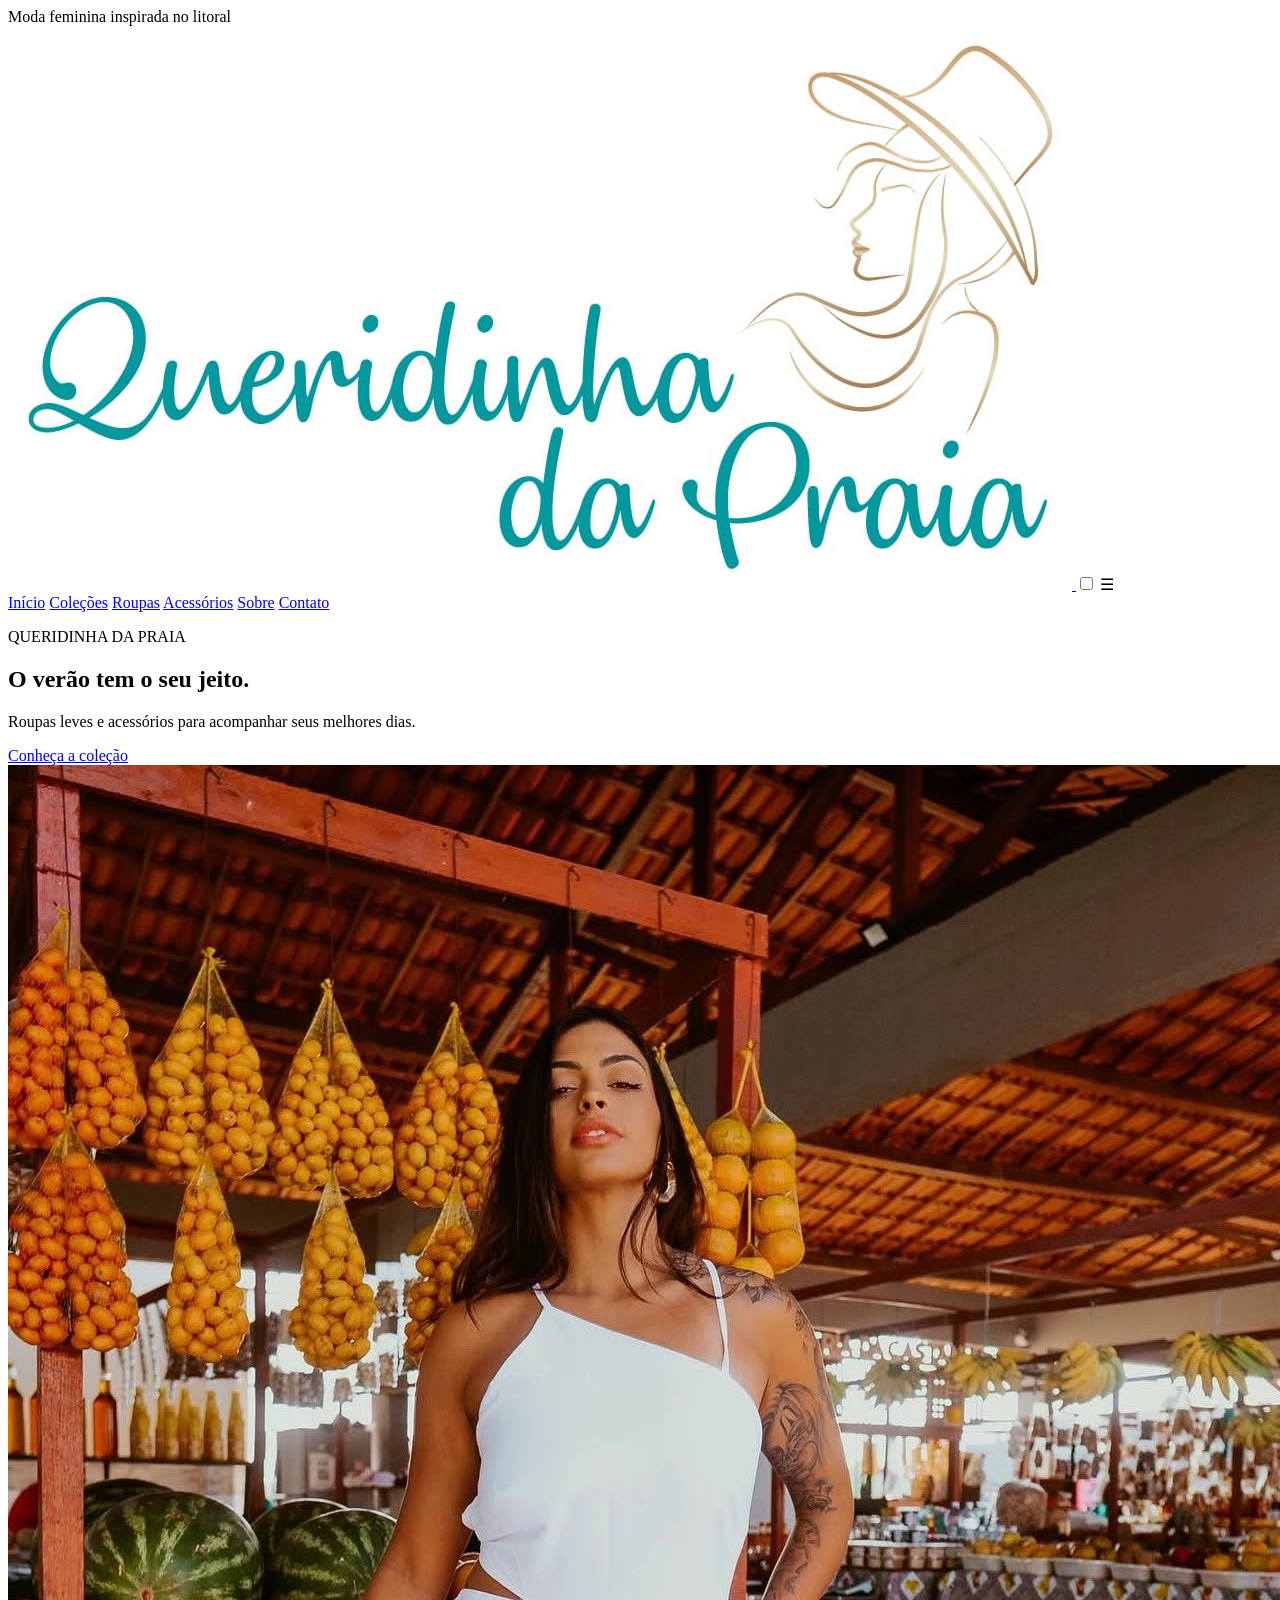
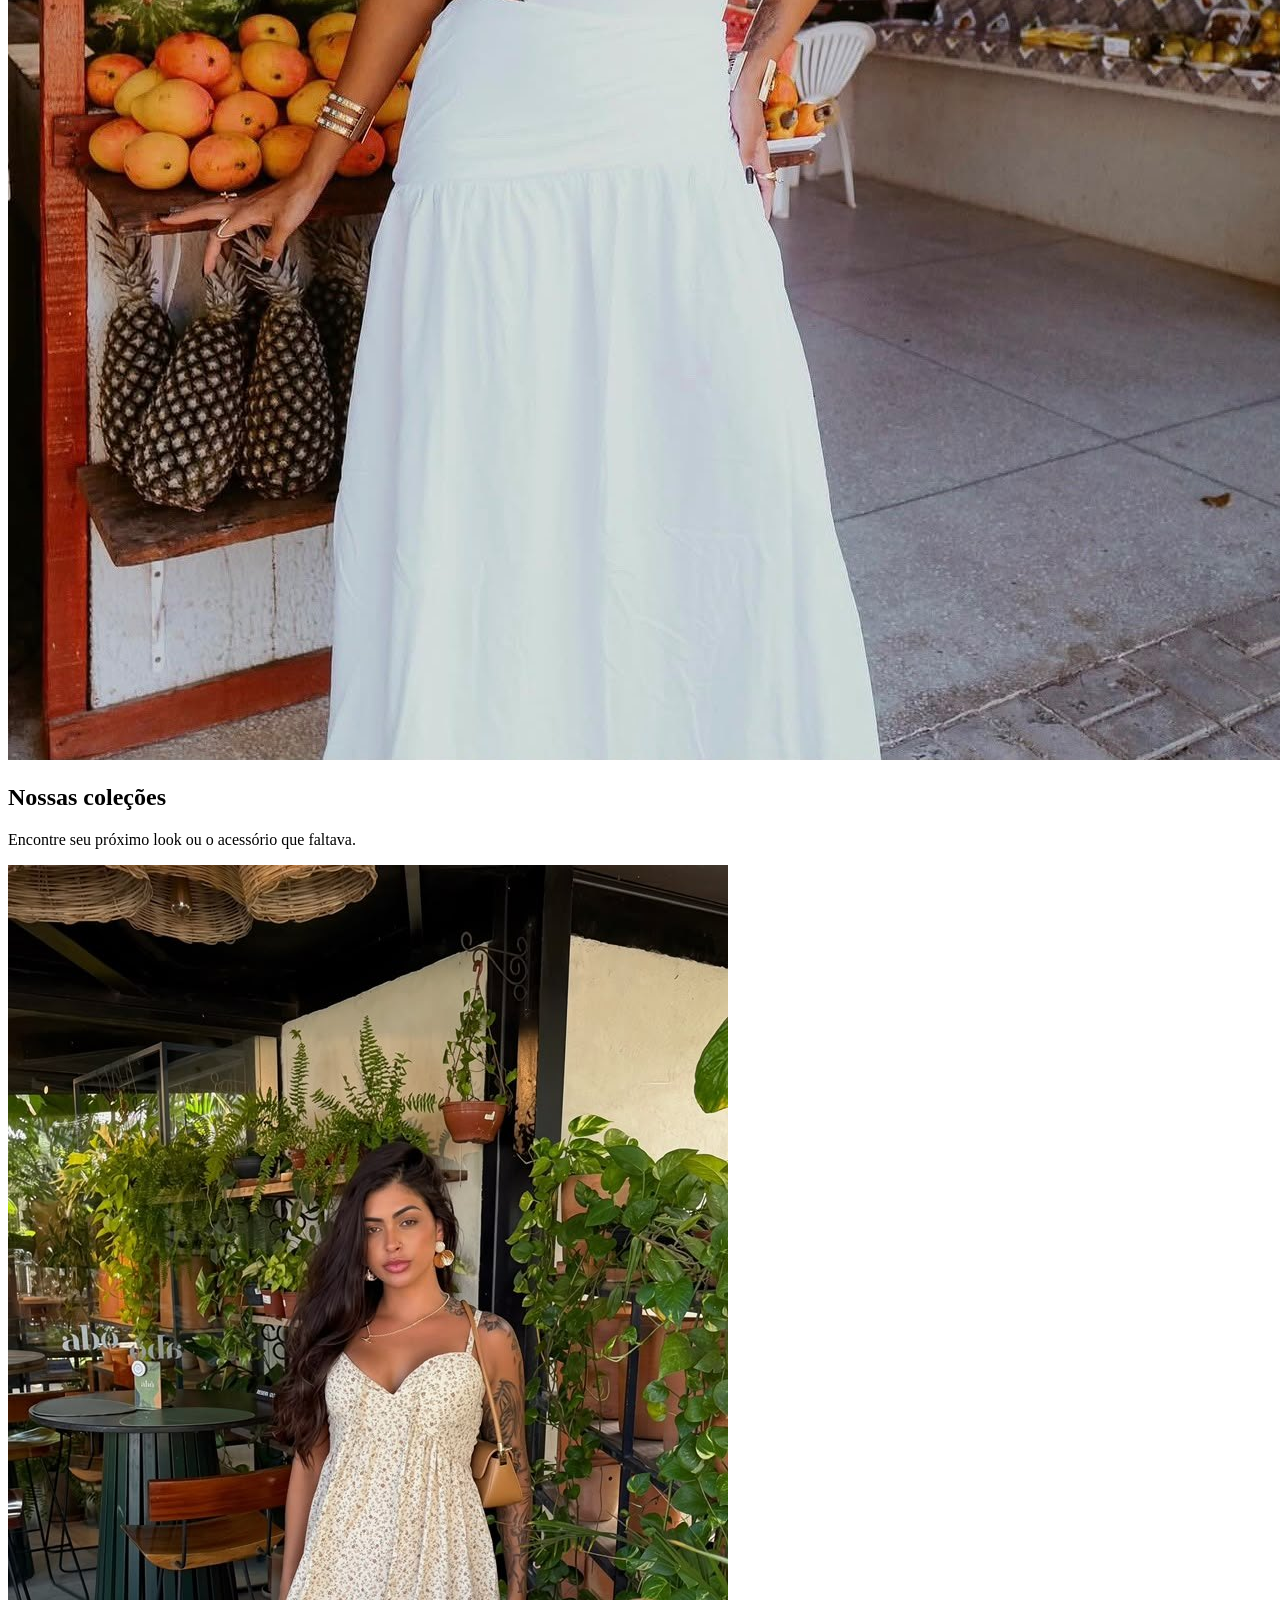
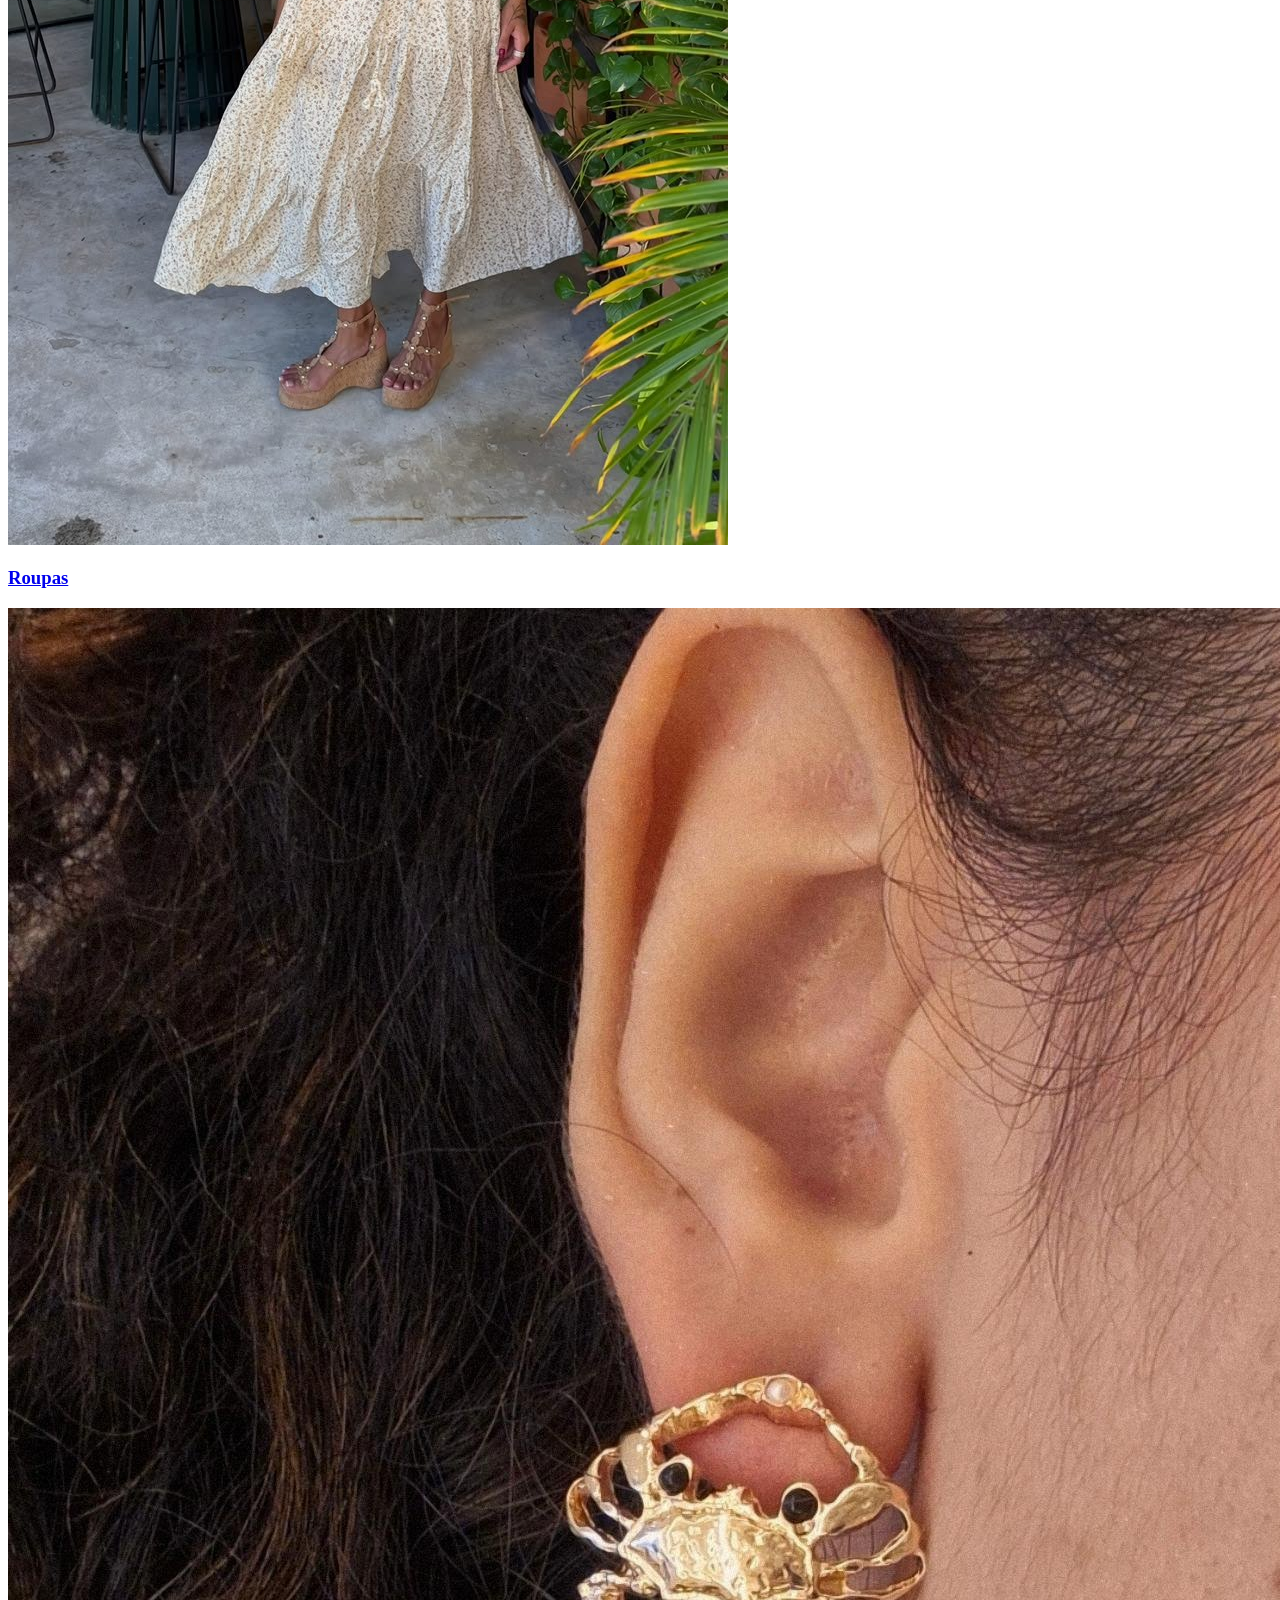
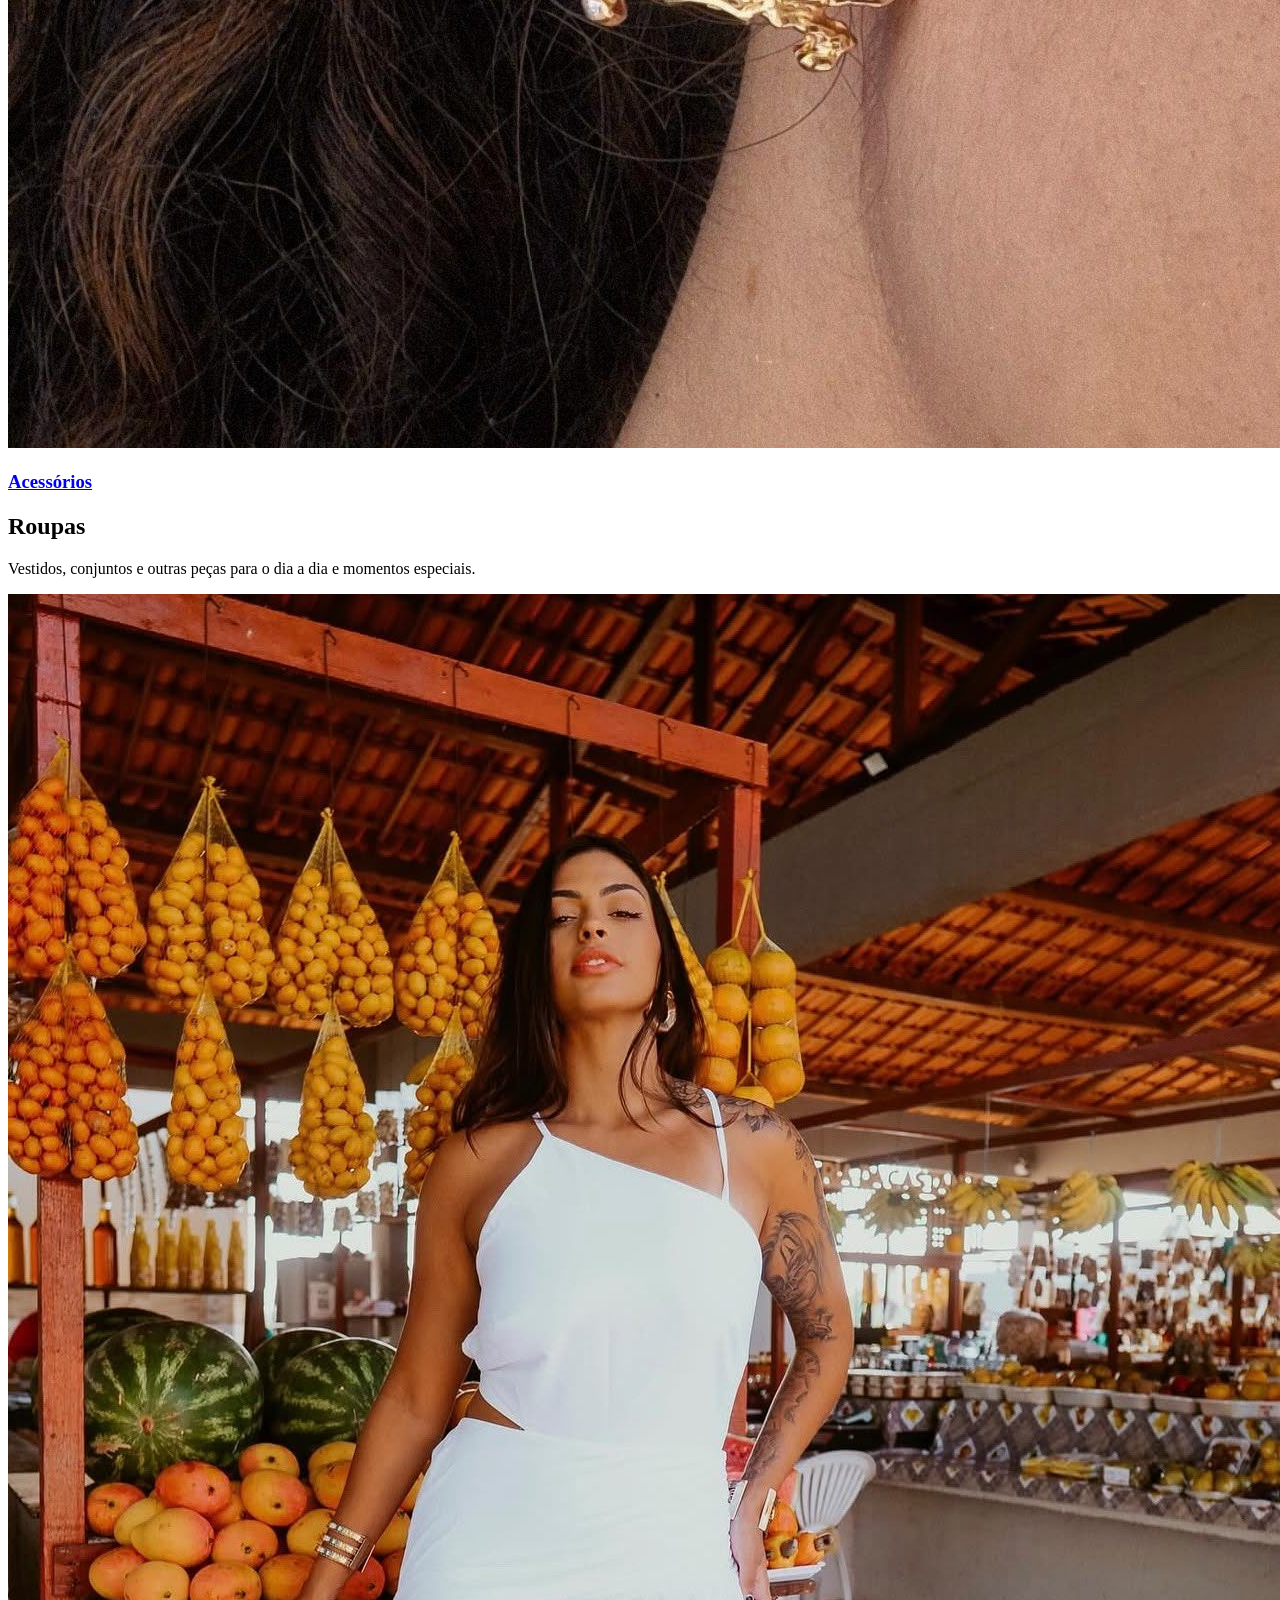
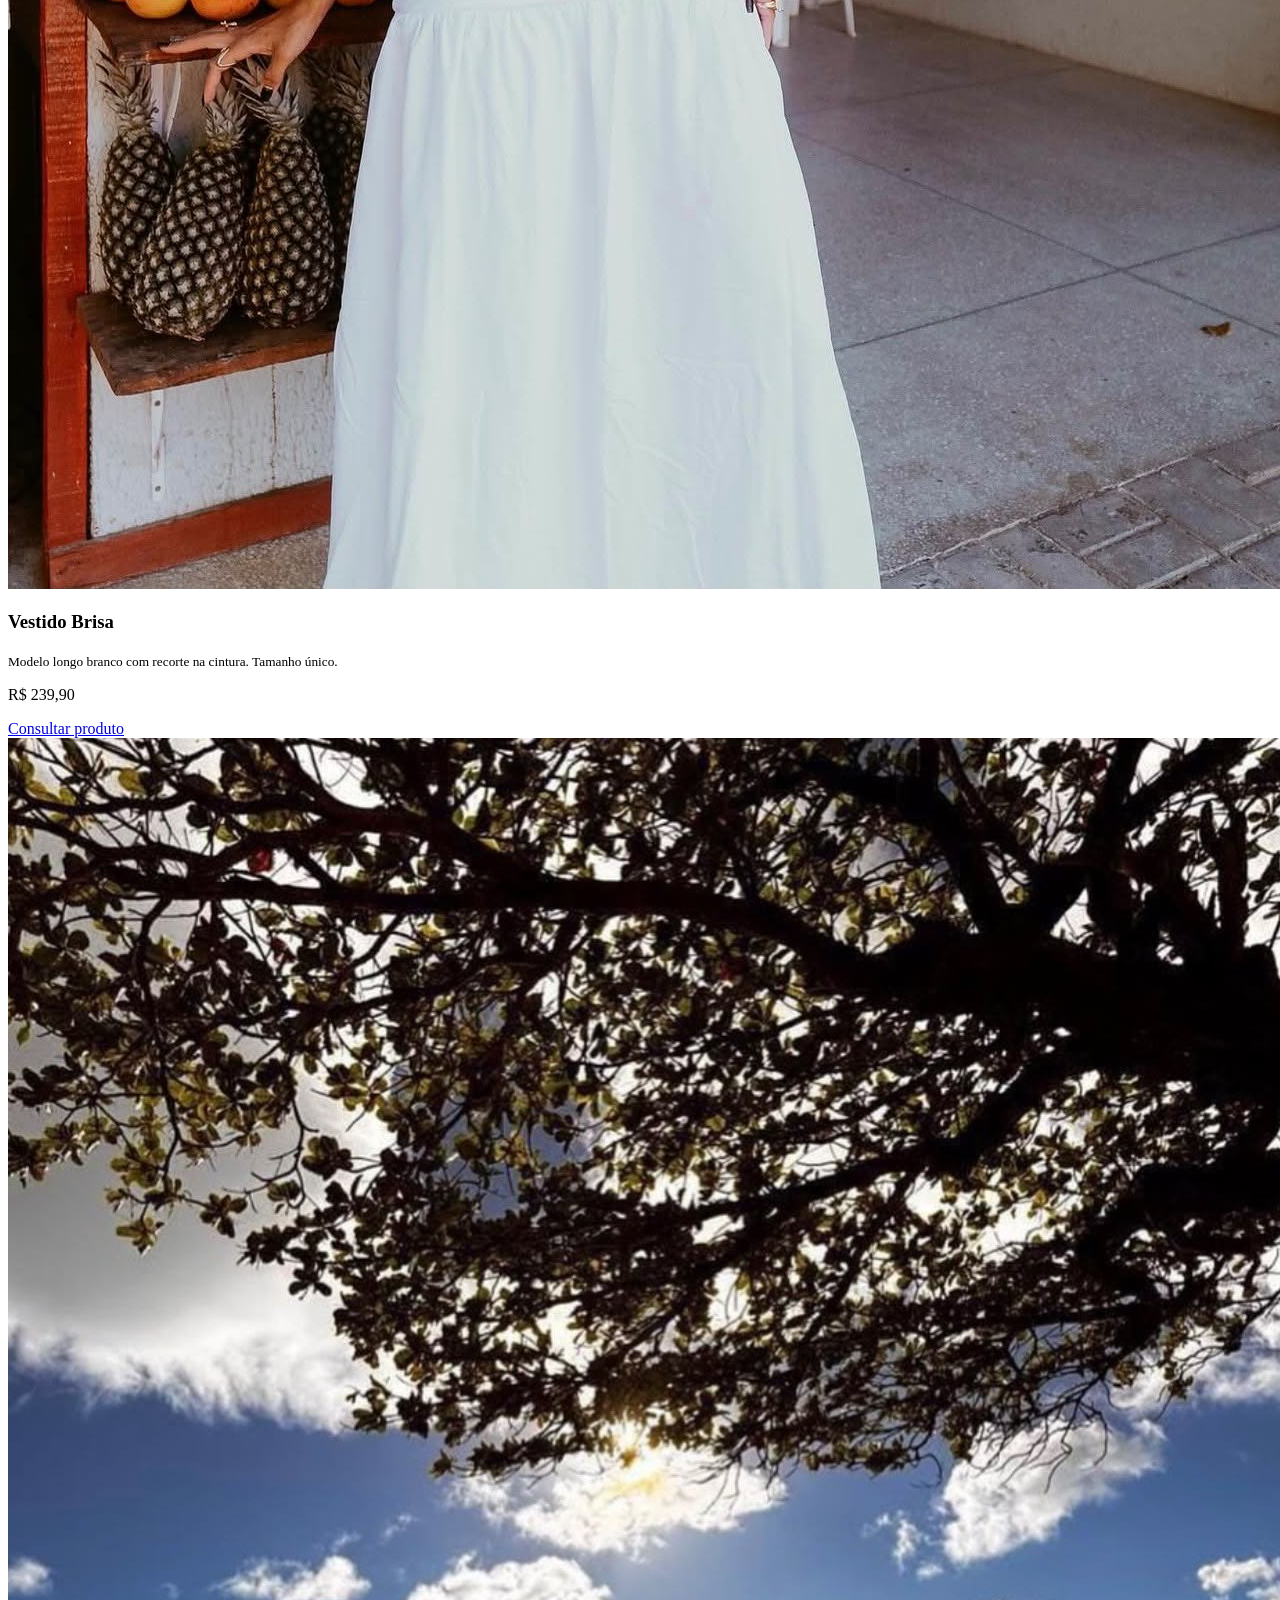
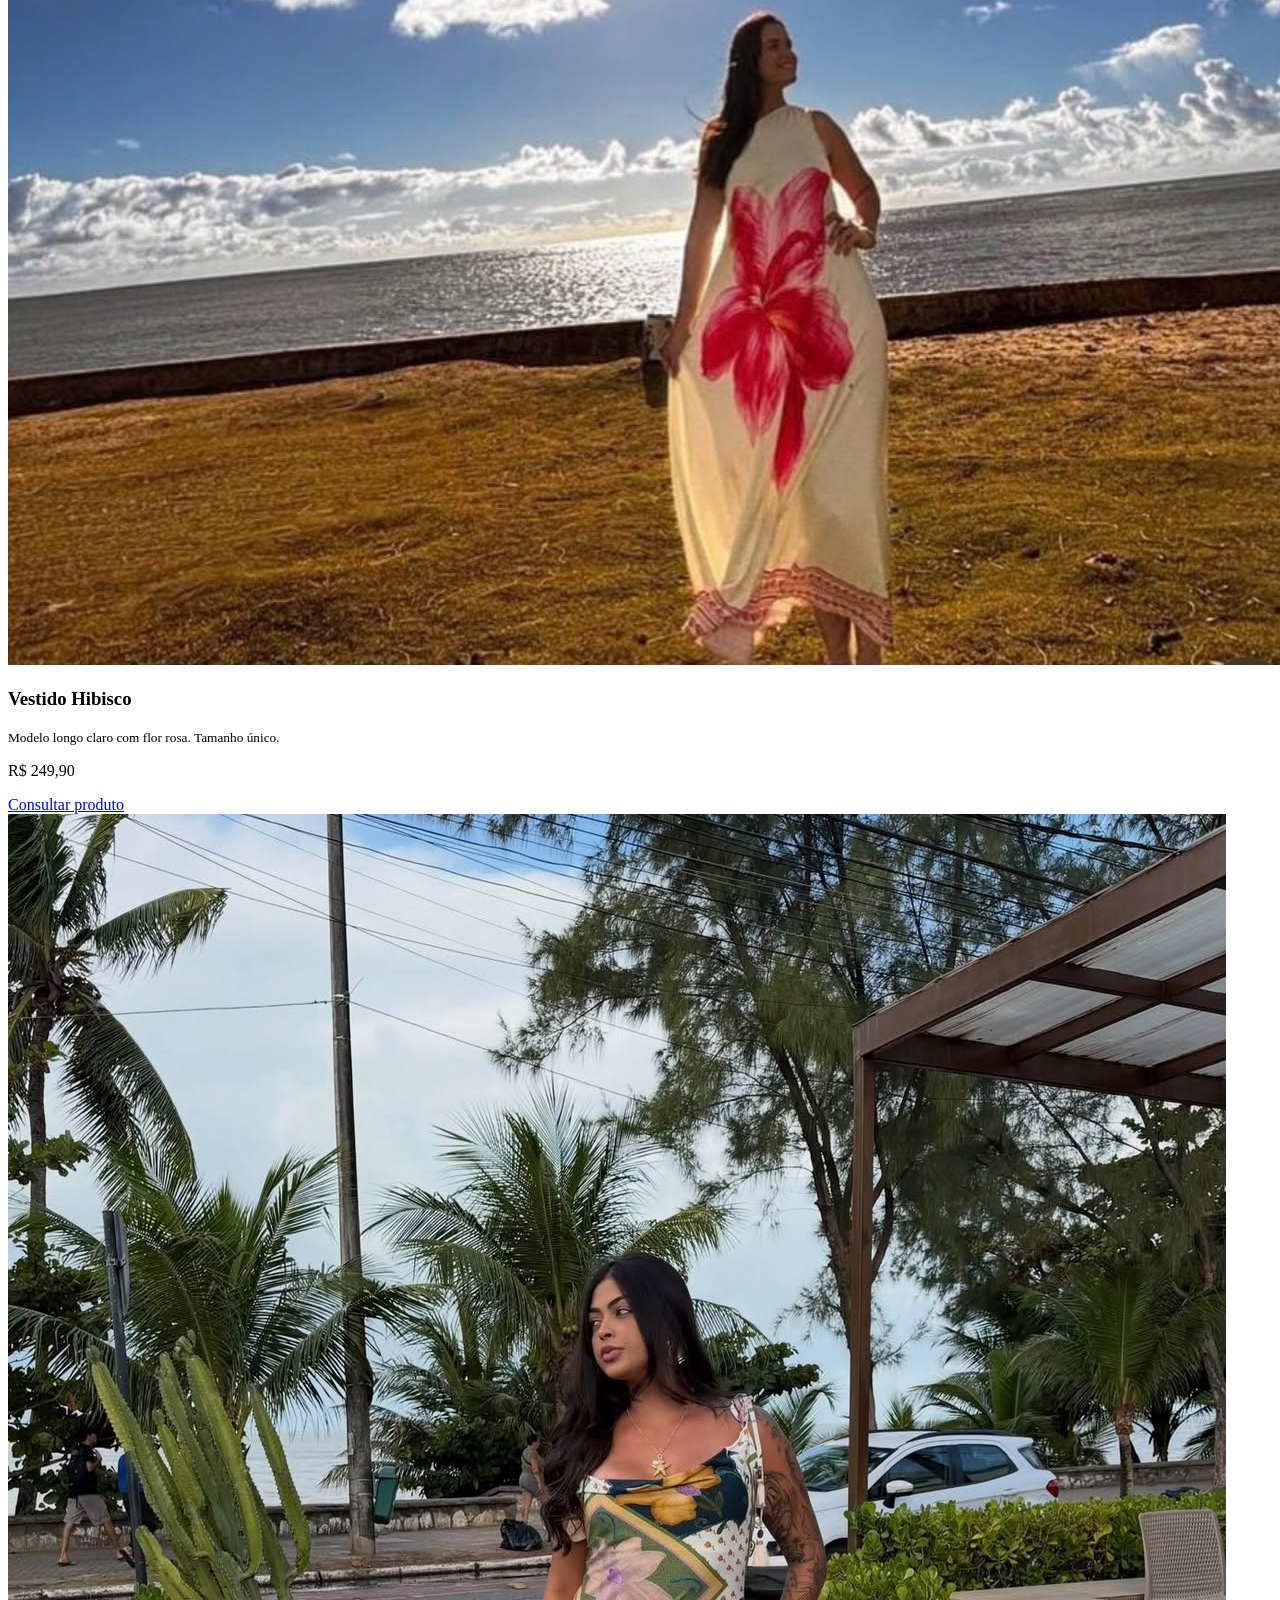
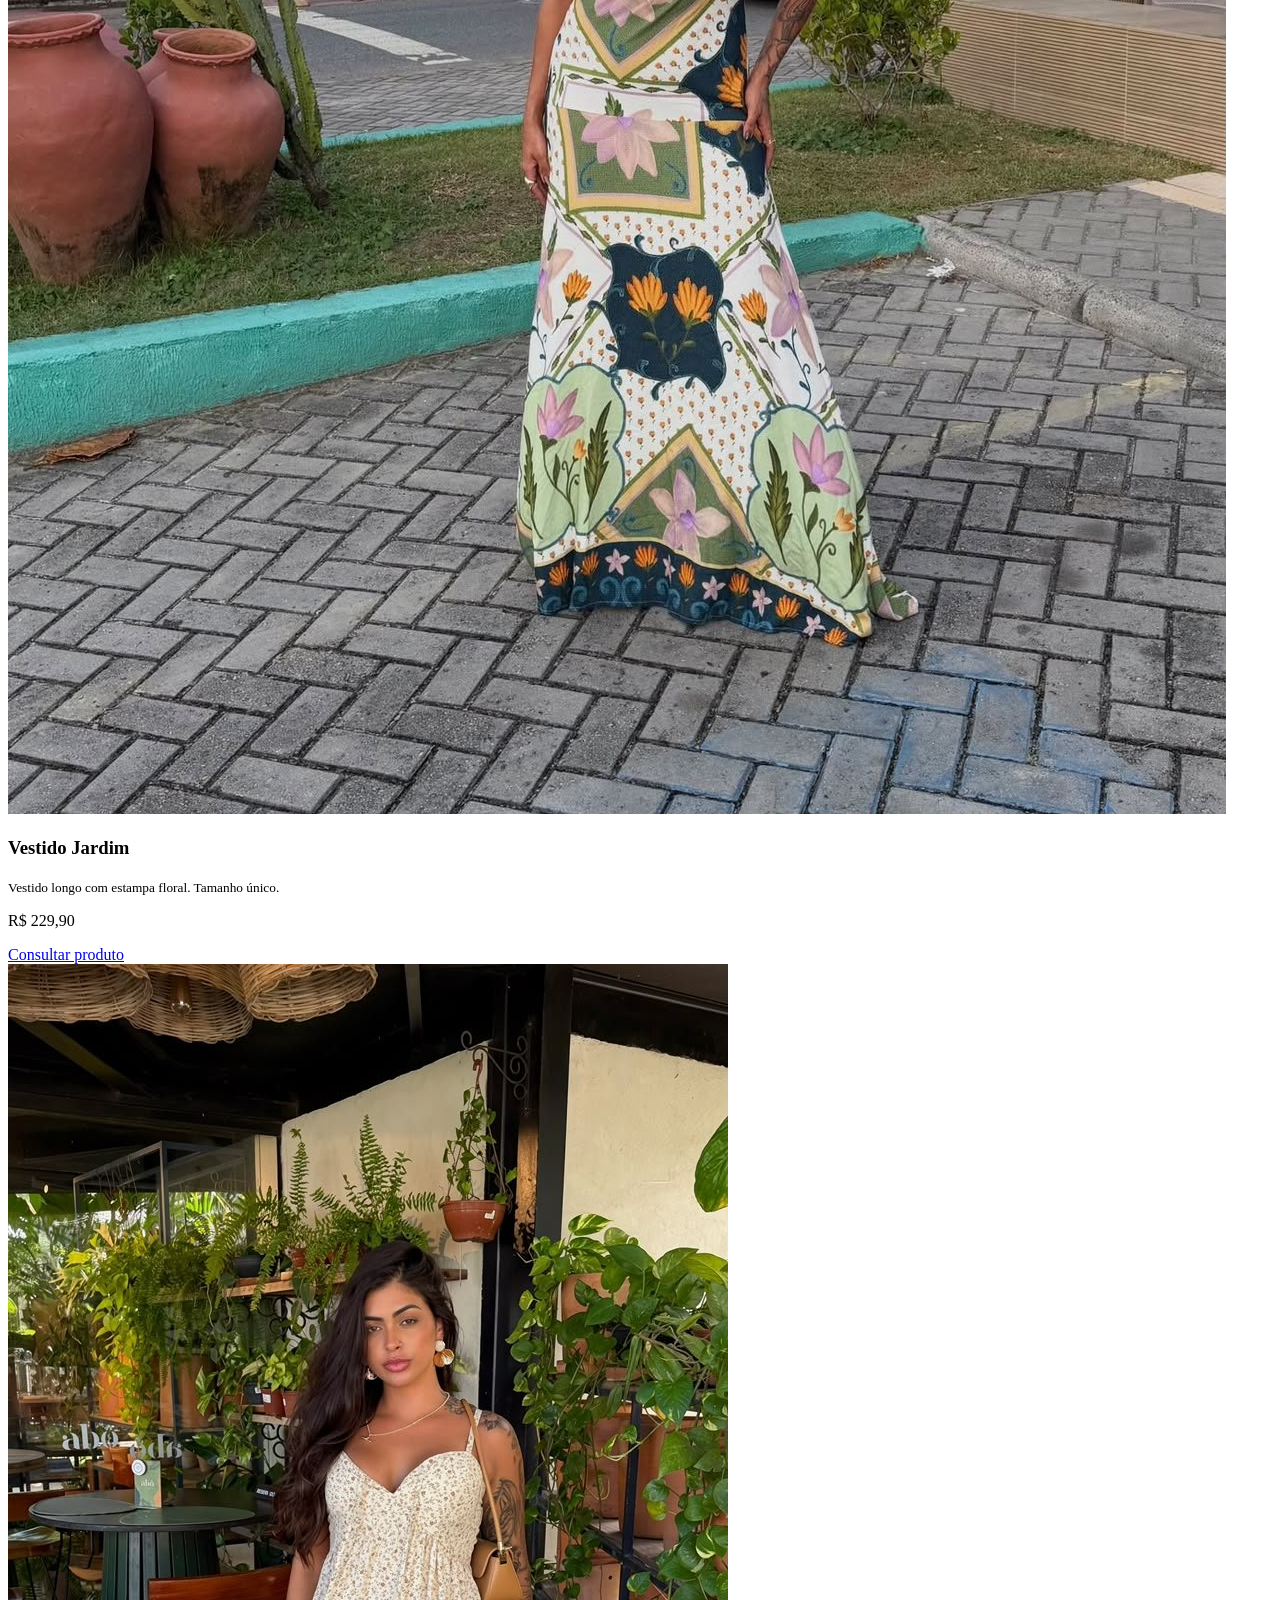
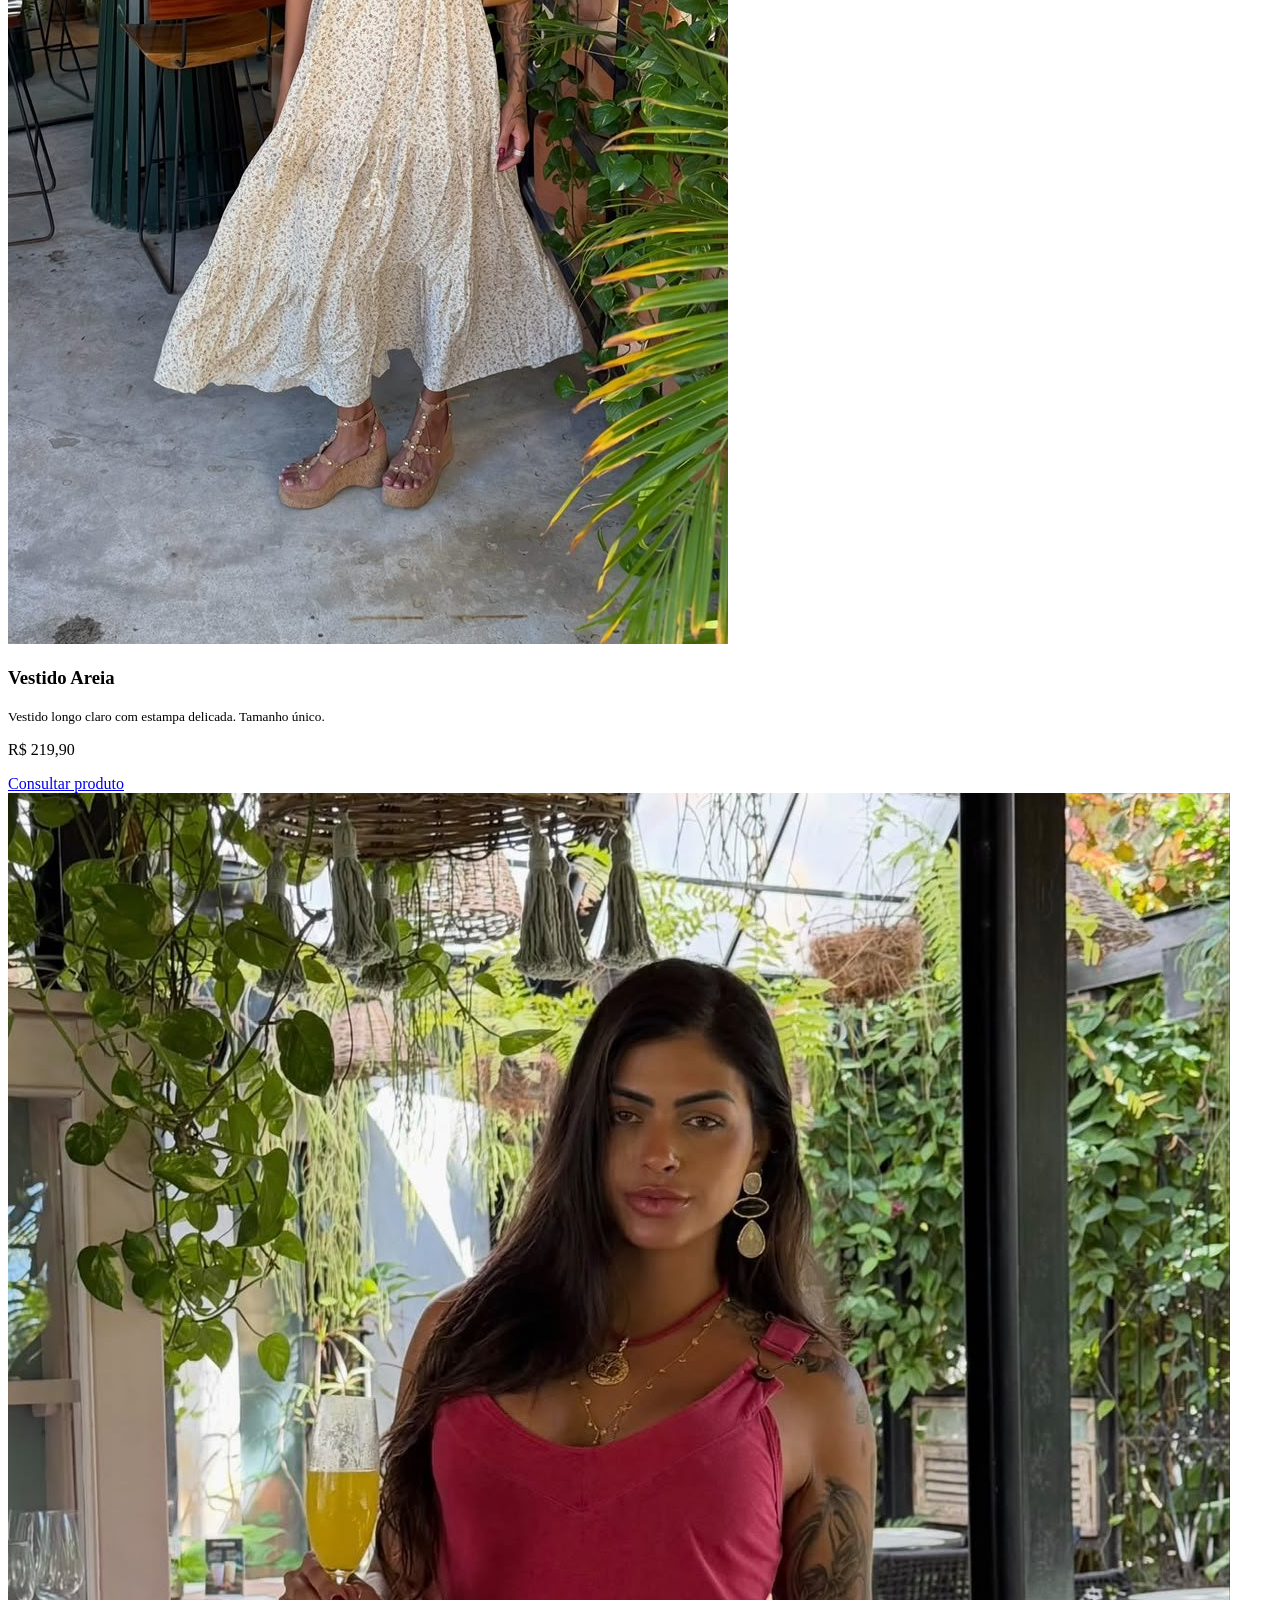
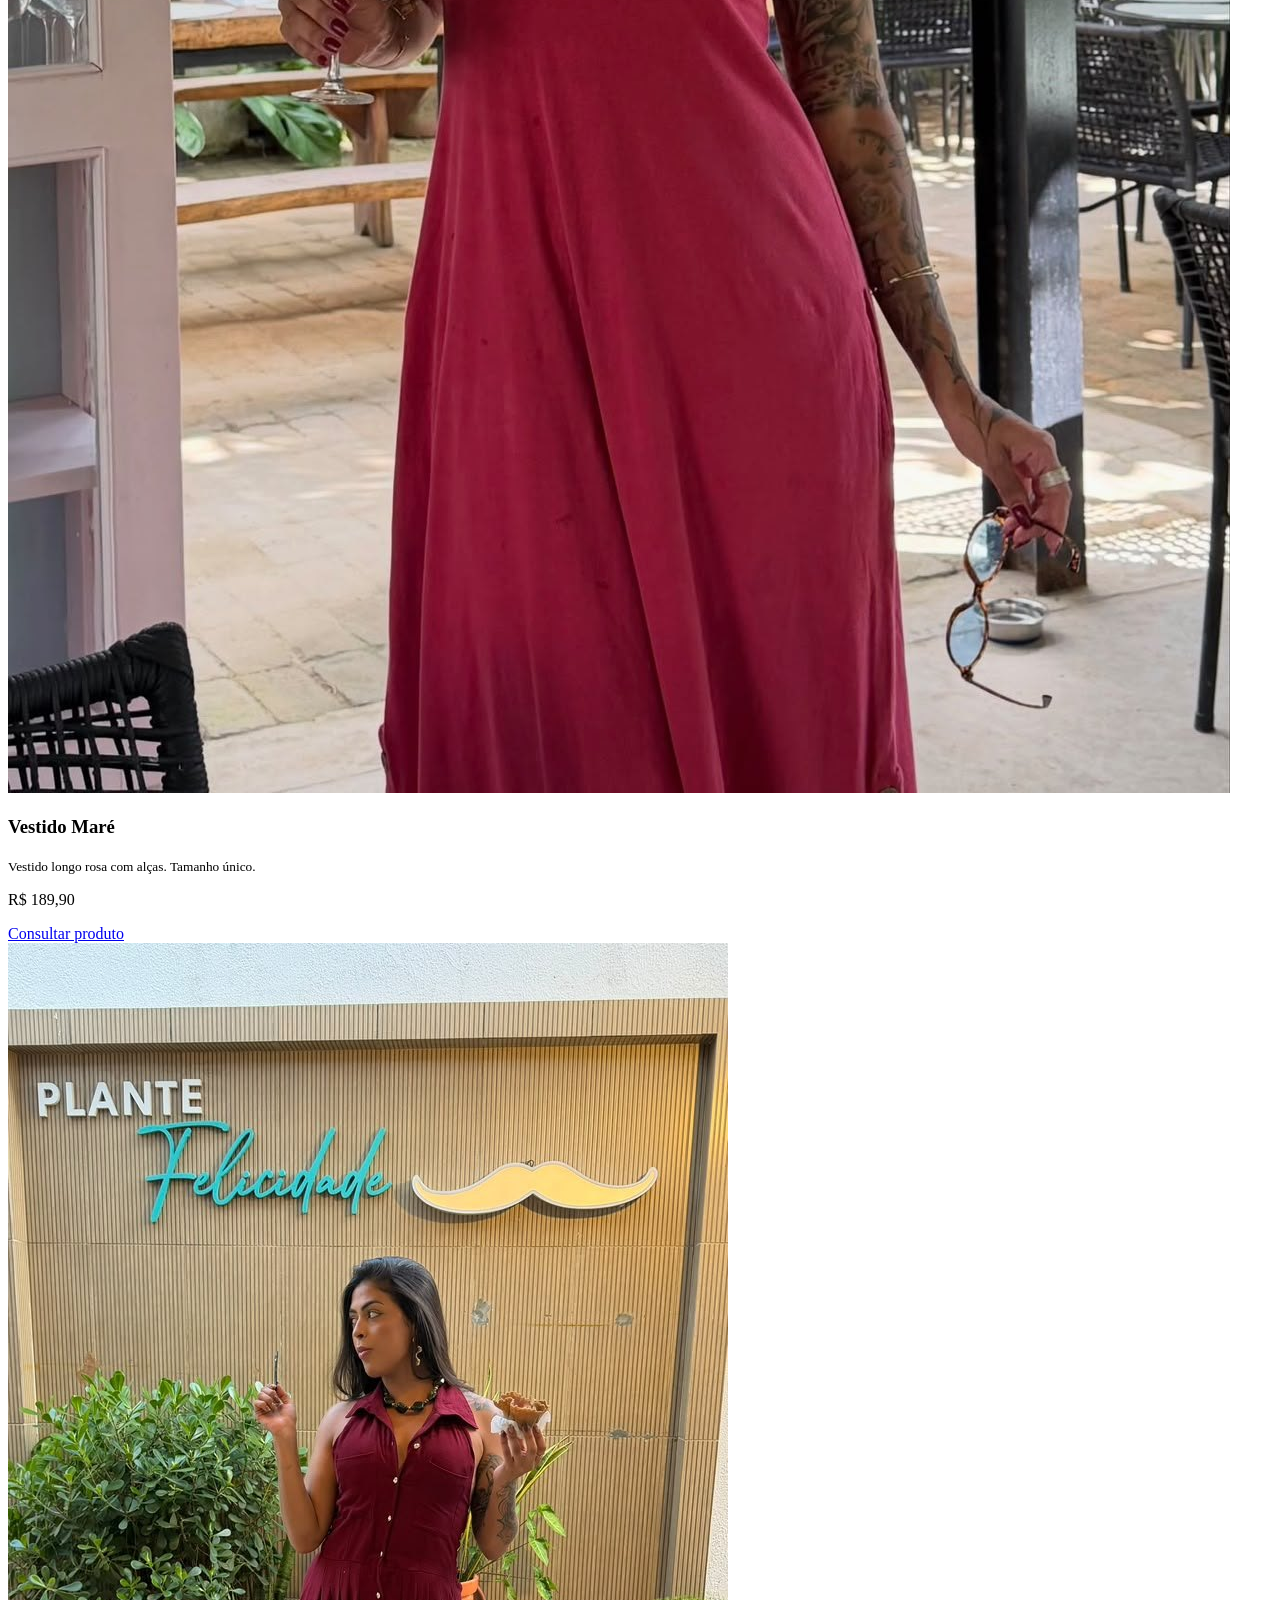
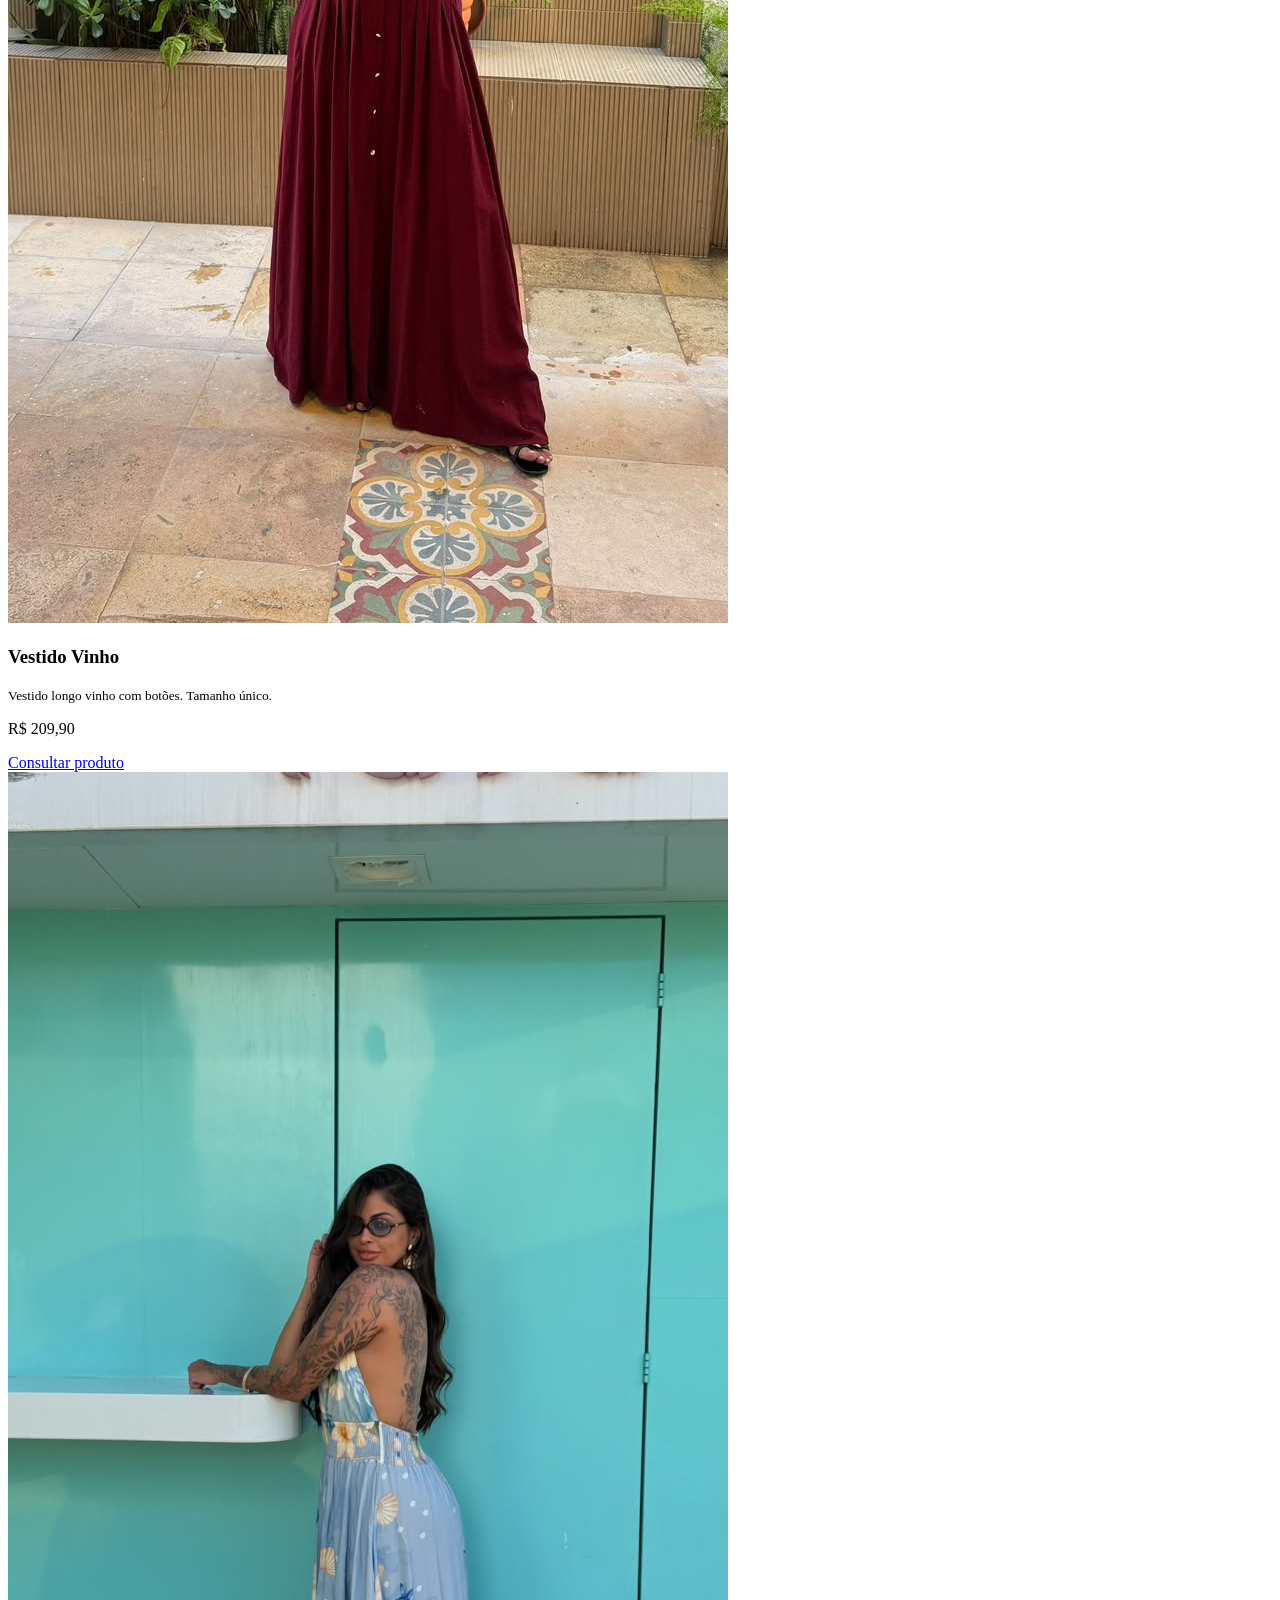
==== index.html @ 6b6a6d9a "first commit" ====
<!DOCTYPE html>
<html lang="pt-BR">
<head>
    <meta charset="UTF-8">
    <meta name="viewport" content="width=device-width, initial-scale=1.0">
    <title>Queridinha da Praia - Roupas e Acessórios</title>
    <link rel="stylesheet" href="style.css">
</head>
<body>
    <div id="faixa">Moda feminina inspirada no litoral</div>

    <header>
        <a href="index.html">
            <img src="imagens/logo-horizontal.png" alt="Queridinha da Praia">
        </a>
        <input type="checkbox" id="abrir-menu">
        <label class="hamburguer" for="abrir-menu">☰</label>
        <nav>
            <a href="index.html#inicio">Início</a>
            <a href="index.html#colecoes">Coleções</a>
            <a href="index.html#roupas">Roupas</a>
            <a href="index.html#acessorios">Acessórios</a>
            <a href="index.html#sobre">Sobre</a>
            <a href="index.html#contato">Contato</a>
        </nav>
    </header>

    <main>
        <section class="destaque" id="inicio">
            <div class="texto-destaque">
                <p>QUERIDINHA DA PRAIA</p>
                <h1>O verão tem o seu jeito.</h1>
                <p>Roupas leves e acessórios para acompanhar seus melhores dias.</p>
                <a class="botao" href="#colecoes">Conheça a coleção</a>
            </div>
            <img class="foto-destaque" src="imagens/roupa-14.jpg" alt="Vestido branco da coleção">
        </section>

        <section id="colecoes">
            <h2>Nossas coleções</h2>
            <p>Encontre seu próximo look ou o acessório que faltava.</p>
            <div class="categorias">
                <div class="categoria">
                    <a href="#roupas">
                        <img src="imagens/roupa-04.jpg" alt="Coleção de roupas">
                        <h3>Roupas</h3>
                    </a>
                </div>
                <div class="categoria">
                    <a href="#acessorios">
                        <img src="imagens/acessorio-39.jpg" alt="Coleção de acessórios">
                        <h3>Acessórios</h3>
                    </a>
                </div>
            </div>
        </section>

        <section id="roupas">
            <h2>Roupas</h2>
            <p>Vestidos, conjuntos e outras peças para o dia a dia e momentos especiais.</p>
            <div class="grade">
                <div class="produto">
                    <img src="imagens/roupa-14.jpg" alt="Vestido Brisa">
                    <h3>Vestido Brisa</h3>
                    <small>Modelo longo branco com recorte na cintura. Tamanho único.</small>
                    <p>R$ 239,90</p>
                    <a href="#contato">Consultar produto</a>
                </div>
                <div class="produto">
                    <img src="imagens/roupa-18.jpg" alt="Vestido Hibisco">
                    <h3>Vestido Hibisco</h3>
                    <small>Modelo longo claro com flor rosa. Tamanho único.</small>
                    <p>R$ 249,90</p>
                    <a href="#contato">Consultar produto</a>
                </div>
                <div class="produto">
                    <img src="imagens/roupa-15.jpg" alt="Vestido Jardim">
                    <h3>Vestido Jardim</h3>
                    <small>Vestido longo com estampa floral. Tamanho único.</small>
                    <p>R$ 229,90</p>
                    <a href="#contato">Consultar produto</a>
                </div>
                <div class="produto">
                    <img src="imagens/roupa-04.jpg" alt="Vestido Areia">
                    <h3>Vestido Areia</h3>
                    <small>Vestido longo claro com estampa delicada. Tamanho único.</small>
                    <p>R$ 219,90</p>
                    <a href="#contato">Consultar produto</a>
                </div>
                <div class="produto">
                    <img src="imagens/roupa-17.jpg" alt="Vestido Maré">
                    <h3>Vestido Maré</h3>
                    <small>Vestido longo rosa com alças. Tamanho único.</small>
                    <p>R$ 189,90</p>
                    <a href="#contato">Consultar produto</a>
                </div>
                <div class="produto">
                    <img src="imagens/roupa-07.jpg" alt="Vestido Vinho">
                    <h3>Vestido Vinho</h3>
                    <small>Vestido longo vinho com botões. Tamanho único.</small>
                    <p>R$ 209,90</p>
                    <a href="#contato">Consultar produto</a>
                </div>
                <div class="produto">
                    <img src="imagens/roupa-09.jpg" alt="Vestido Céu Azul">
                    <h3>Vestido Céu Azul</h3>
                    <small>Vestido longo azul estampado. Tamanho único.</small>
                    <p>R$ 229,90</p>
                    <a href="#contato">Consultar produto</a>
                </div>
                <div class="produto">
                    <img src="imagens/roupa-16.jpg" alt="Vestido Alvorada">
                    <h3>Vestido Alvorada</h3>
                    <small>Vestido curto branco com gola alta. Tamanho único.</small>
                    <p>R$ 199,90</p>
                    <a href="#contato">Consultar produto</a>
                </div>
                <div class="produto">
                    <img src="imagens/roupa-11.jpg" alt="Macacão Horizonte">
                    <h3>Macacão Horizonte</h3>
                    <small>Macacão azul com calça ampla.</small>
                    <p>R$ 199,90</p>
                    <a href="#contato">Consultar produto</a>
                </div>
                <div class="produto">
                    <img src="imagens/roupa-13.jpg" alt="Conjunto Duna">
                    <h3>Conjunto Duna</h3>
                    <small>Conjunto bege com blusa e saia curta.</small>
                    <p>R$ 189,90</p>
                    <a href="#contato">Consultar produto</a>
                </div>
                <div class="produto">
                    <img src="imagens/roupa-05.jpg" alt="Conjunto Poá">
                    <h3>Conjunto Poá</h3>
                    <small>Look curto com estampa de bolinhas.</small>
                    <p>R$ 169,90</p>
                    <a href="#contato">Consultar produto</a>
                </div>
                <div class="produto">
                    <img src="imagens/roupa-02.jpg" alt="Vestido Encanto">
                    <h3>Vestido Encanto</h3>
                    <small>Vestido longo branco com alças. Tamanho único.</small>
                    <p>R$ 219,90</p>
                    <a href="#contato">Consultar produto</a>
                </div>
            </div>
        </section>

        <section id="acessorios">
            <h2>Acessórios</h2>
            <p>Brincos, colares, anéis e conjuntos para completar seu estilo.</p>
            <div class="grade">
                <div class="produto">
                    <img src="imagens/acessorio-40.jpg" alt="Brinco Sol Azul">
                    <h3>Brinco Sol Azul</h3>
                    <small>Brincos longos com sóis dourados e detalhe azul.</small>
                    <p>R$ 89,90</p>
                    <a href="#contato">Consultar produto</a>
                </div>
                <div class="produto">
                    <img src="imagens/acessorio-01.jpg" alt="Colar Pérolas do Mar">
                    <h3>Colar Pérolas do Mar</h3>
                    <small>Colar com contas claras e detalhes dourados.</small>
                    <p>R$ 69,90</p>
                    <a href="#contato">Consultar produto</a>
                </div>
                <div class="produto">
                    <img src="imagens/acessorio-11.jpg" alt="Brinco Espiral">
                    <h3>Brinco Espiral</h3>
                    <small>Brincos dourados em formato de espiral.</small>
                    <p>R$ 49,90</p>
                    <a href="#contato">Consultar produto</a>
                </div>
                <div class="produto">
                    <img src="imagens/acessorio-41.jpg" alt="Brinco Sol Turquesa">
                    <h3>Brinco Sol Turquesa</h3>
                    <small>Brincos com sóis e detalhes em azul.</small>
                    <p>R$ 79,90</p>
                    <a href="#contato">Consultar produto</a>
                </div>
                <div class="produto">
                    <img src="imagens/acessorio-03.jpg" alt="Colar Conchas">
                    <h3>Colar Conchas</h3>
                    <small>Colar com pequenos pingentes do mar.</small>
                    <p>R$ 79,90</p>
                    <a href="#contato">Consultar produto</a>
                </div>
                <div class="produto">
                    <img src="imagens/acessorio-21.jpg" alt="Brinco Estrela-do-mar">
                    <h3>Brinco Estrela-do-mar</h3>
                    <small>Brincos dourados em formato de estrela-do-mar.</small>
                    <p>R$ 49,90</p>
                    <a href="#contato">Consultar produto</a>
                </div>
                <div class="produto">
                    <img src="imagens/acessorio-42.jpg" alt="Brinco Sol Dourado">
                    <h3>Brinco Sol Dourado</h3>
                    <small>Brincos com sóis dourados e detalhe âmbar.</small>
                    <p>R$ 59,90</p>
                    <a href="#contato">Consultar produto</a>
                </div>
                <div class="produto">
                    <img src="imagens/acessorio-22.jpg" alt="Conjunto Gota Lilás">
                    <h3>Conjunto Gota Lilás</h3>
                    <small>Conjunto de colar e brincos em forma de gota.</small>
                    <p>R$ 89,90</p>
                    <a href="#contato">Consultar produto</a>
                </div>
                <div class="produto">
                    <img src="imagens/acessorio-38.jpg" alt="Brinco Sol Âmbar">
                    <h3>Brinco Sol Âmbar</h3>
                    <small>Brincos compridos com pingentes de sol.</small>
                    <p>R$ 54,90</p>
                    <a href="#contato">Consultar produto</a>
                </div>
                <div class="produto">
                    <img src="imagens/acessorio-28.jpg" alt="Conjunto Ponto de Luz">
                    <h3>Conjunto Ponto de Luz</h3>
                    <small>Colar e brincos com pedras brilhantes.</small>
                    <p>R$ 49,90</p>
                    <a href="#contato">Consultar produto</a>
                </div>
                <div class="produto">
                    <img src="imagens/acessorio-39.jpg" alt="Brinco Caranguejo Dourado">
                    <h3>Brinco Caranguejo Dourado</h3>
                    <small>Brinco dourado em formato de caranguejo.</small>
                    <p>R$ 59,90</p>
                    <a href="#contato">Consultar produto</a>
                </div>
                <div class="produto">
                    <img src="imagens/acessorio-16.jpg" alt="Conjunto Bolinhas Douradas">
                    <h3>Conjunto Bolinhas Douradas</h3>
                    <small>Conjunto de colar e brincos com bolinhas douradas.</small>
                    <p>R$ 79,90</p>
                    <a href="#contato">Consultar produto</a>
                </div>
            </div>
        </section>


        <section id="sobre">
            <h2>Sobre a Queridinha da Praia</h2>
            <p>
                Somos uma loja familiar de moda feminina, com peças inspiradas
                na beleza e na leveza do litoral. Nosso objetivo é levar
                estilo e praticidade para cada cliente.
            </p>
            <p>Estamos presentes em João Pessoa (PB) e Natal (RN).</p>
        </section>

        <section id="contato">
            <h2>Gostou de alguma peça?</h2>
            <p>Consulte a disponibilidade pelos canais oficiais da loja.</p>
            <p>Atendimento em João Pessoa (PB) e Natal (RN).</p>

        </section>
    </main>

    <footer>
        <p>Queridinha da Praia</p>
        <p>Moda feminina e acessórios | João Pessoa - PB e Natal - RN</p>

    </footer>
</body>
</html>
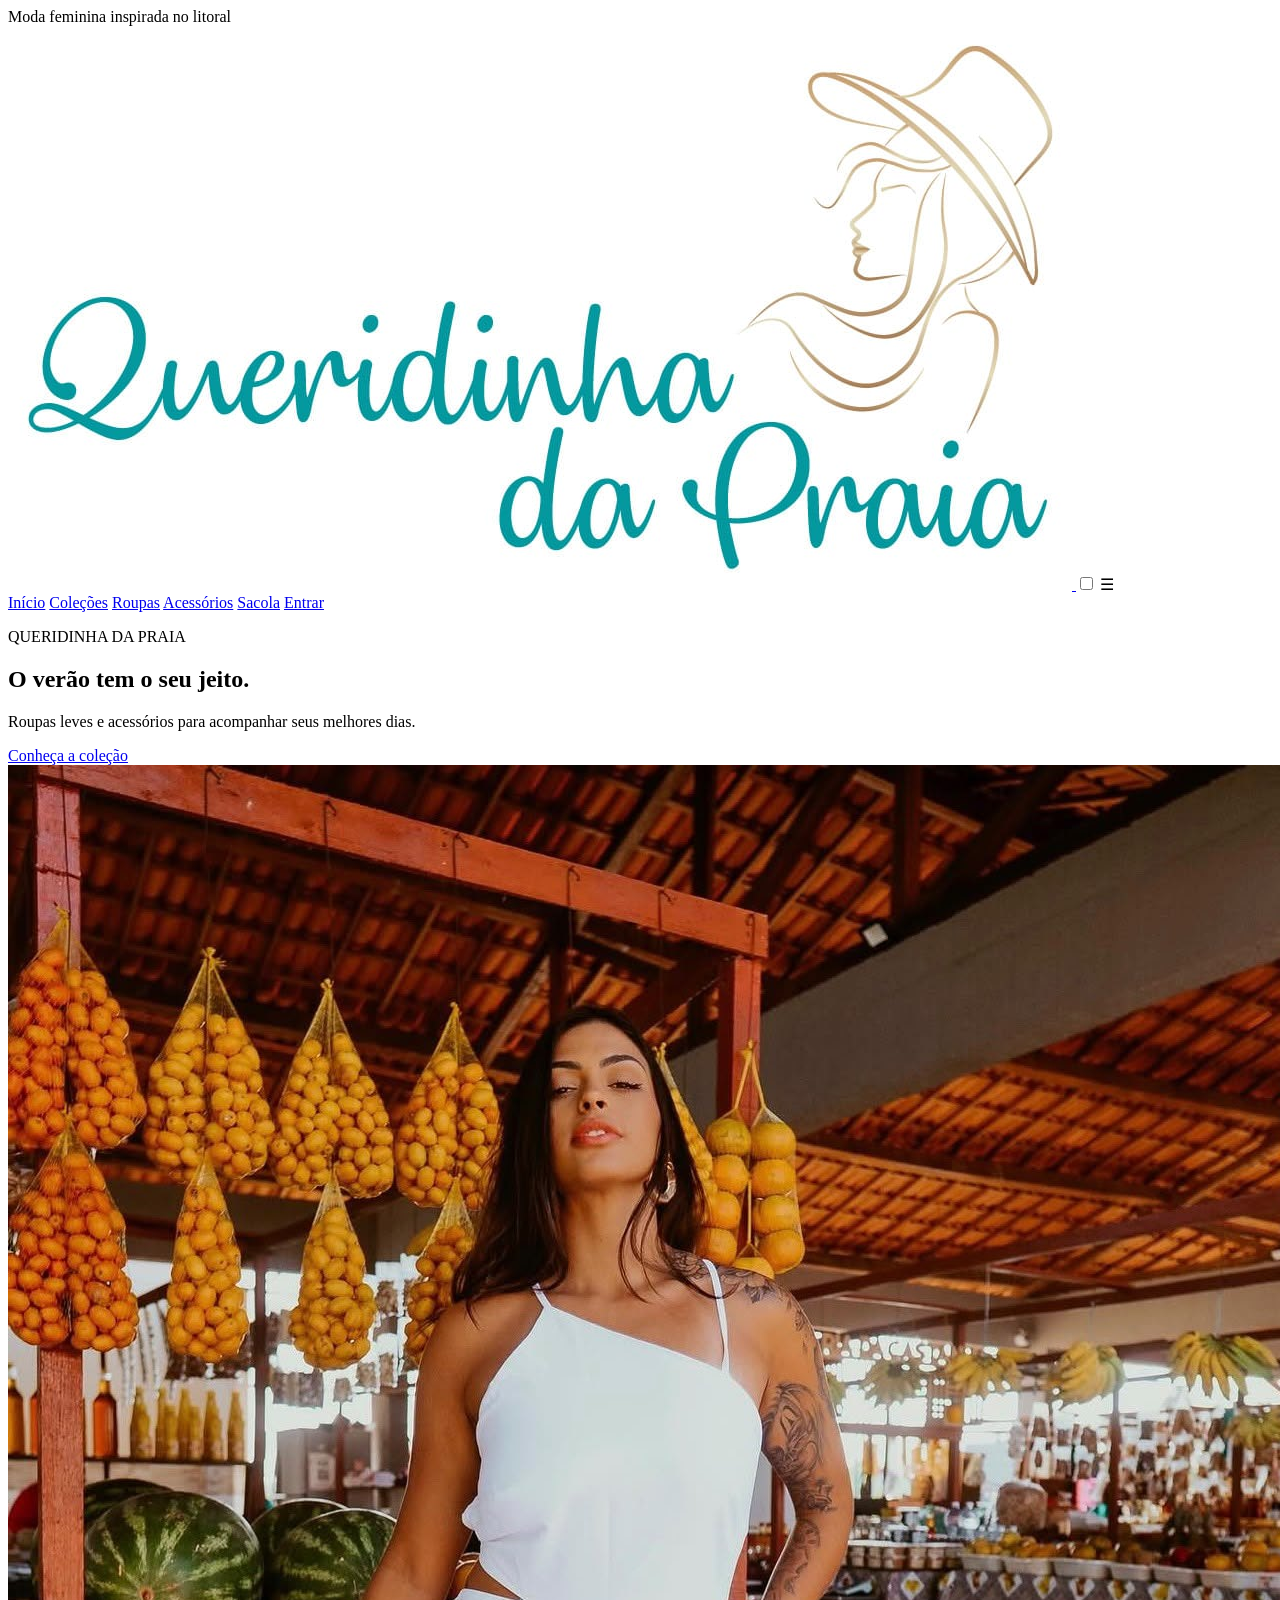
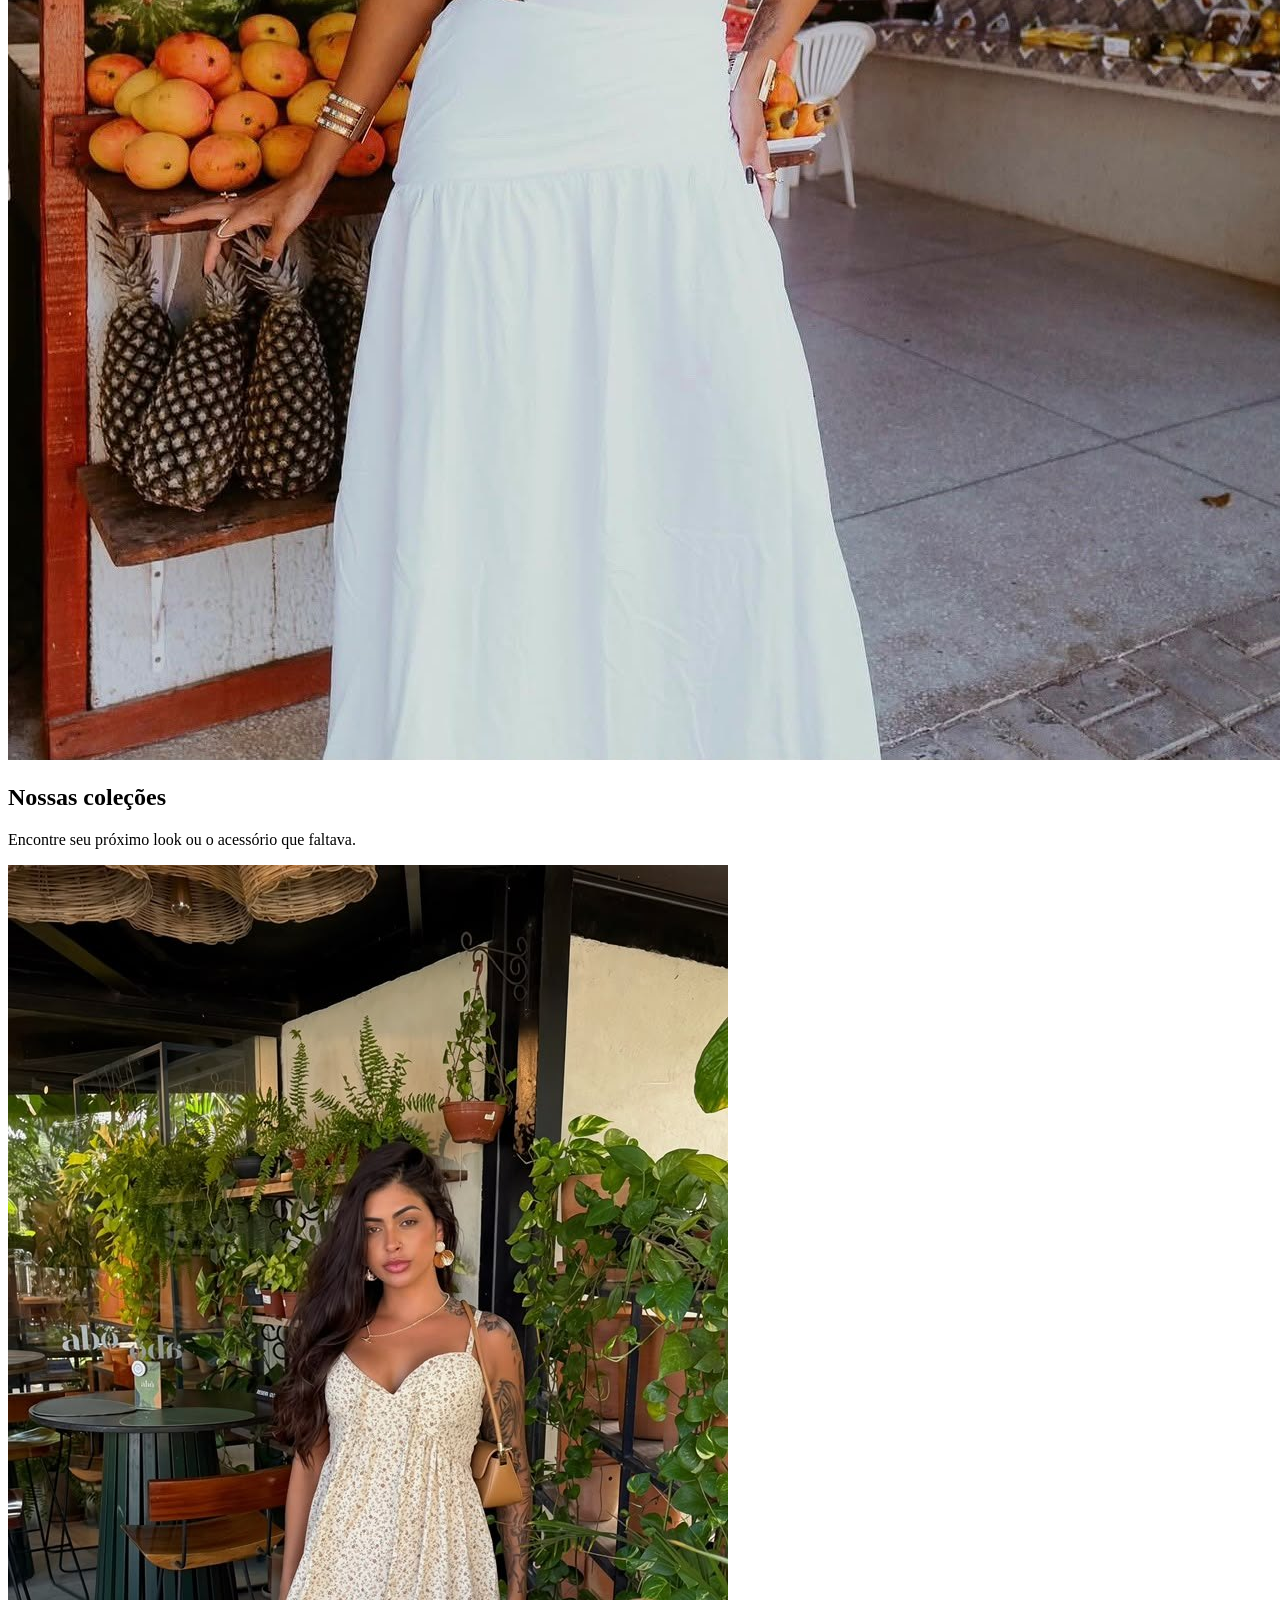
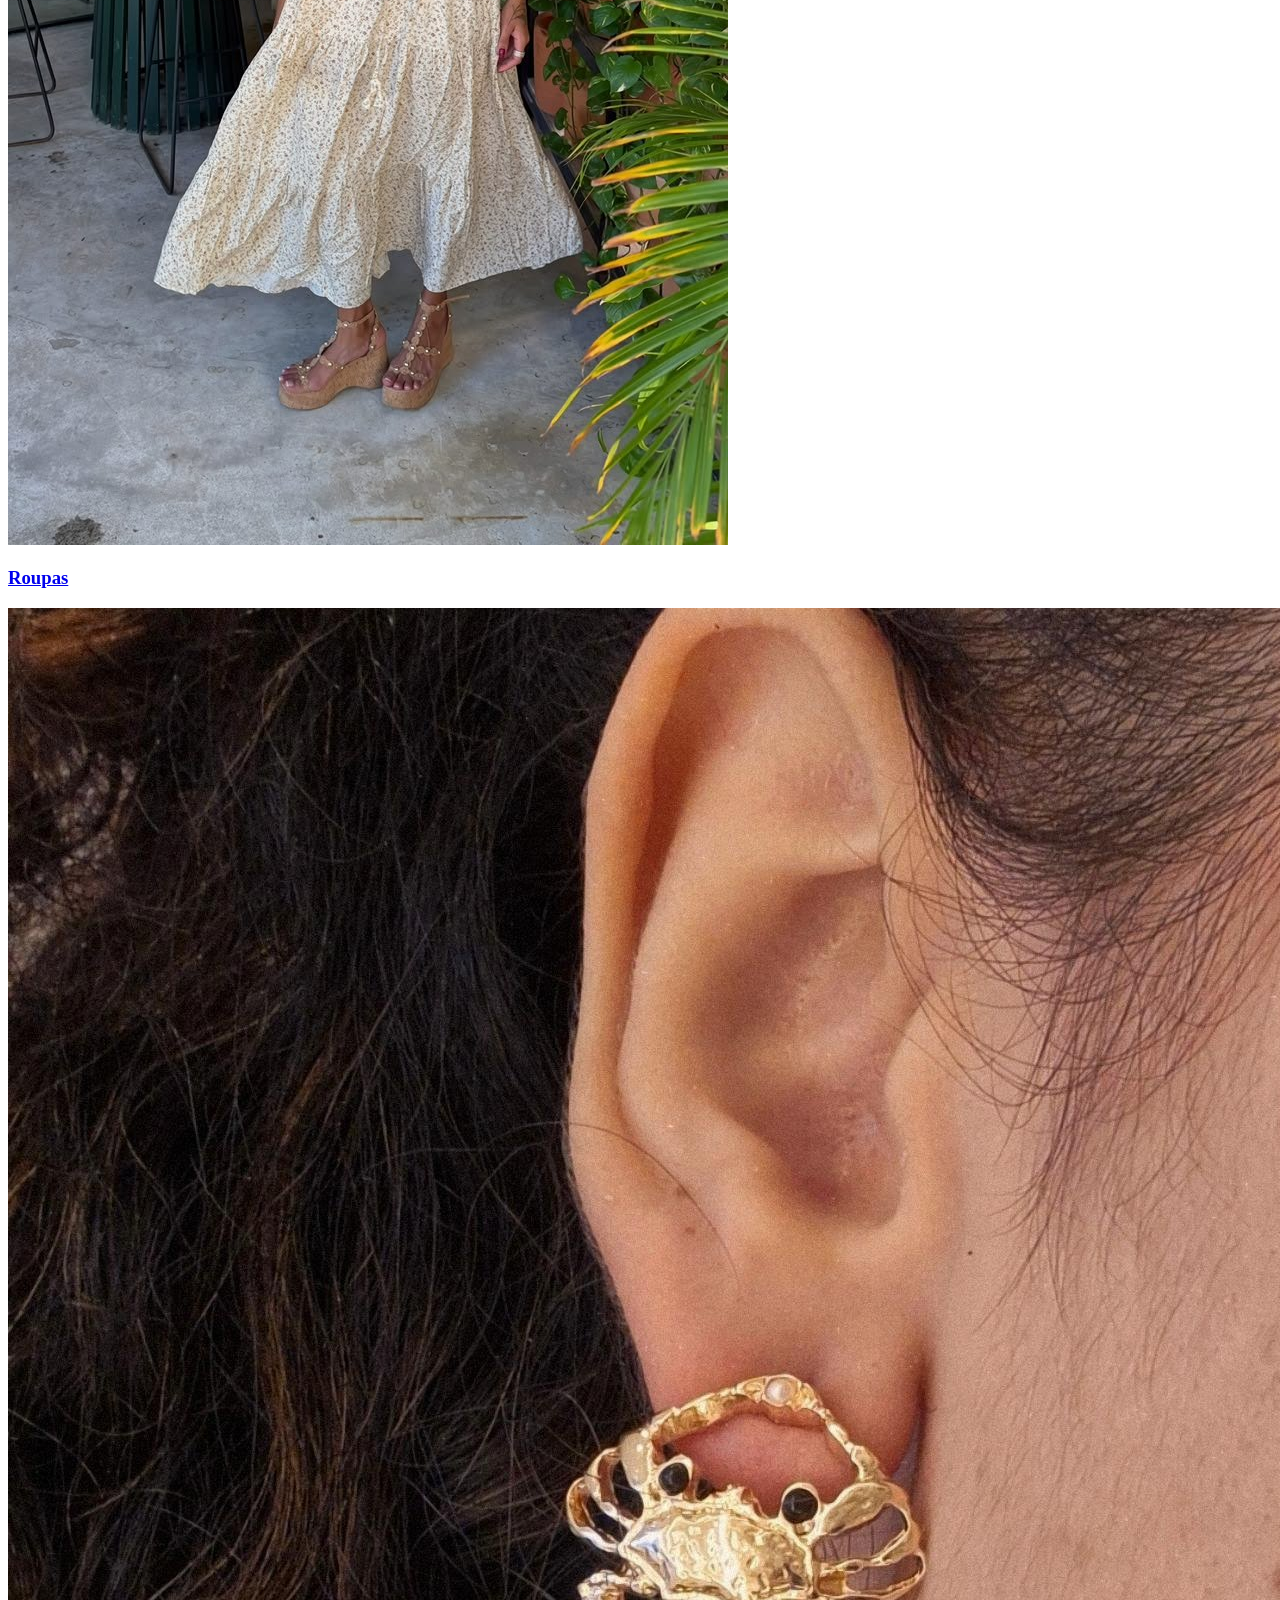
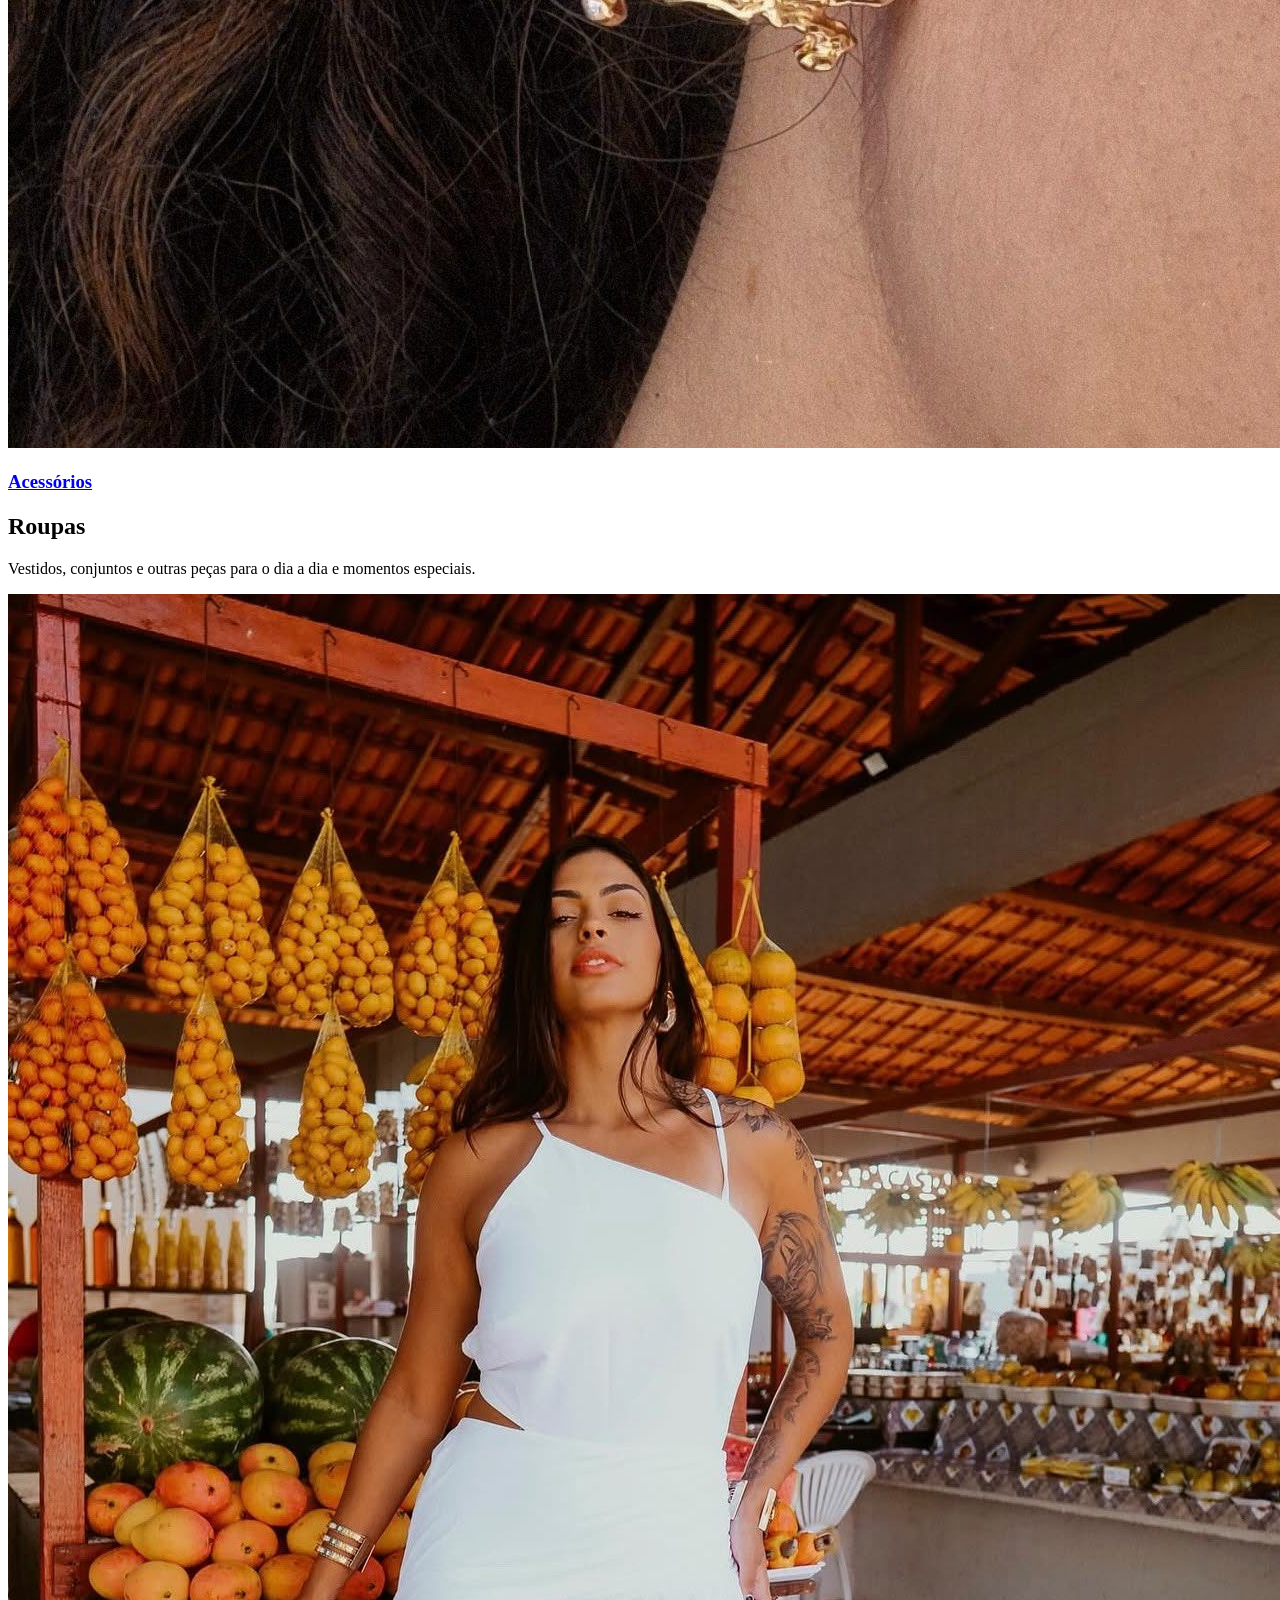
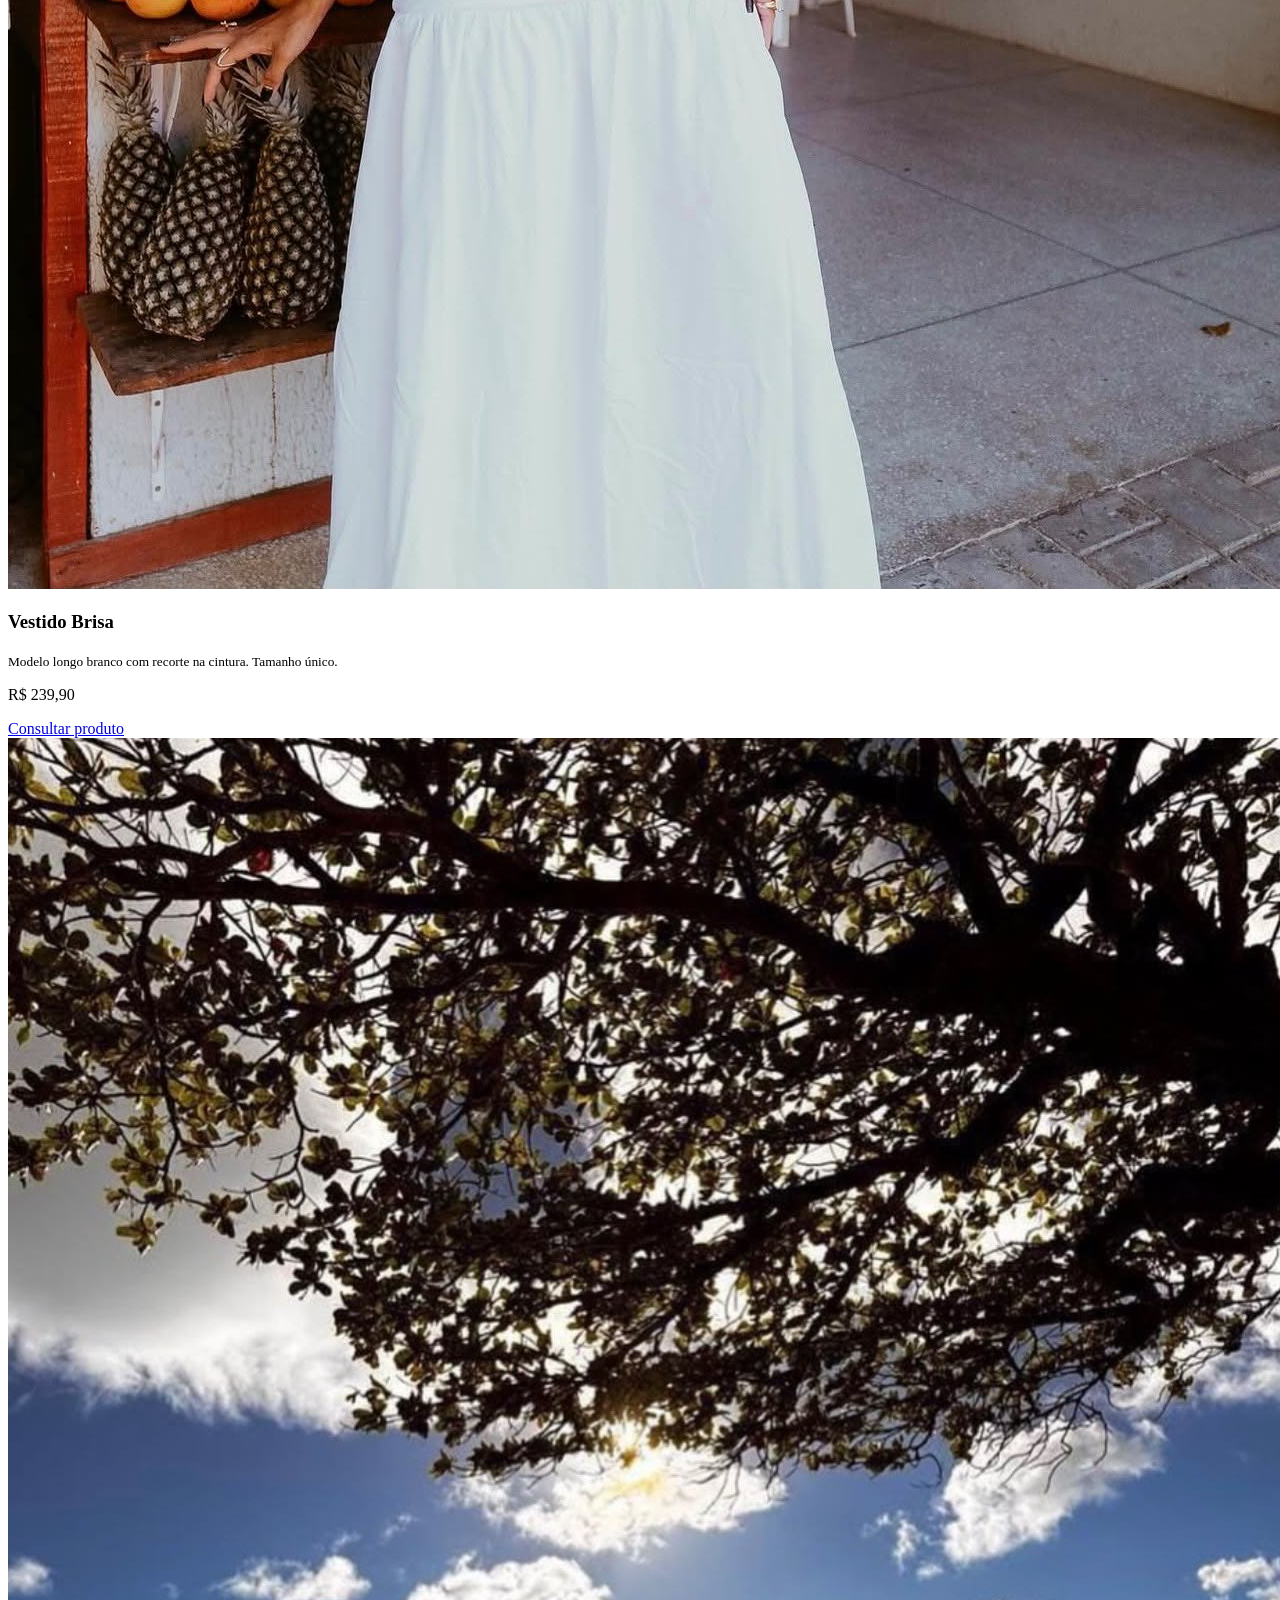
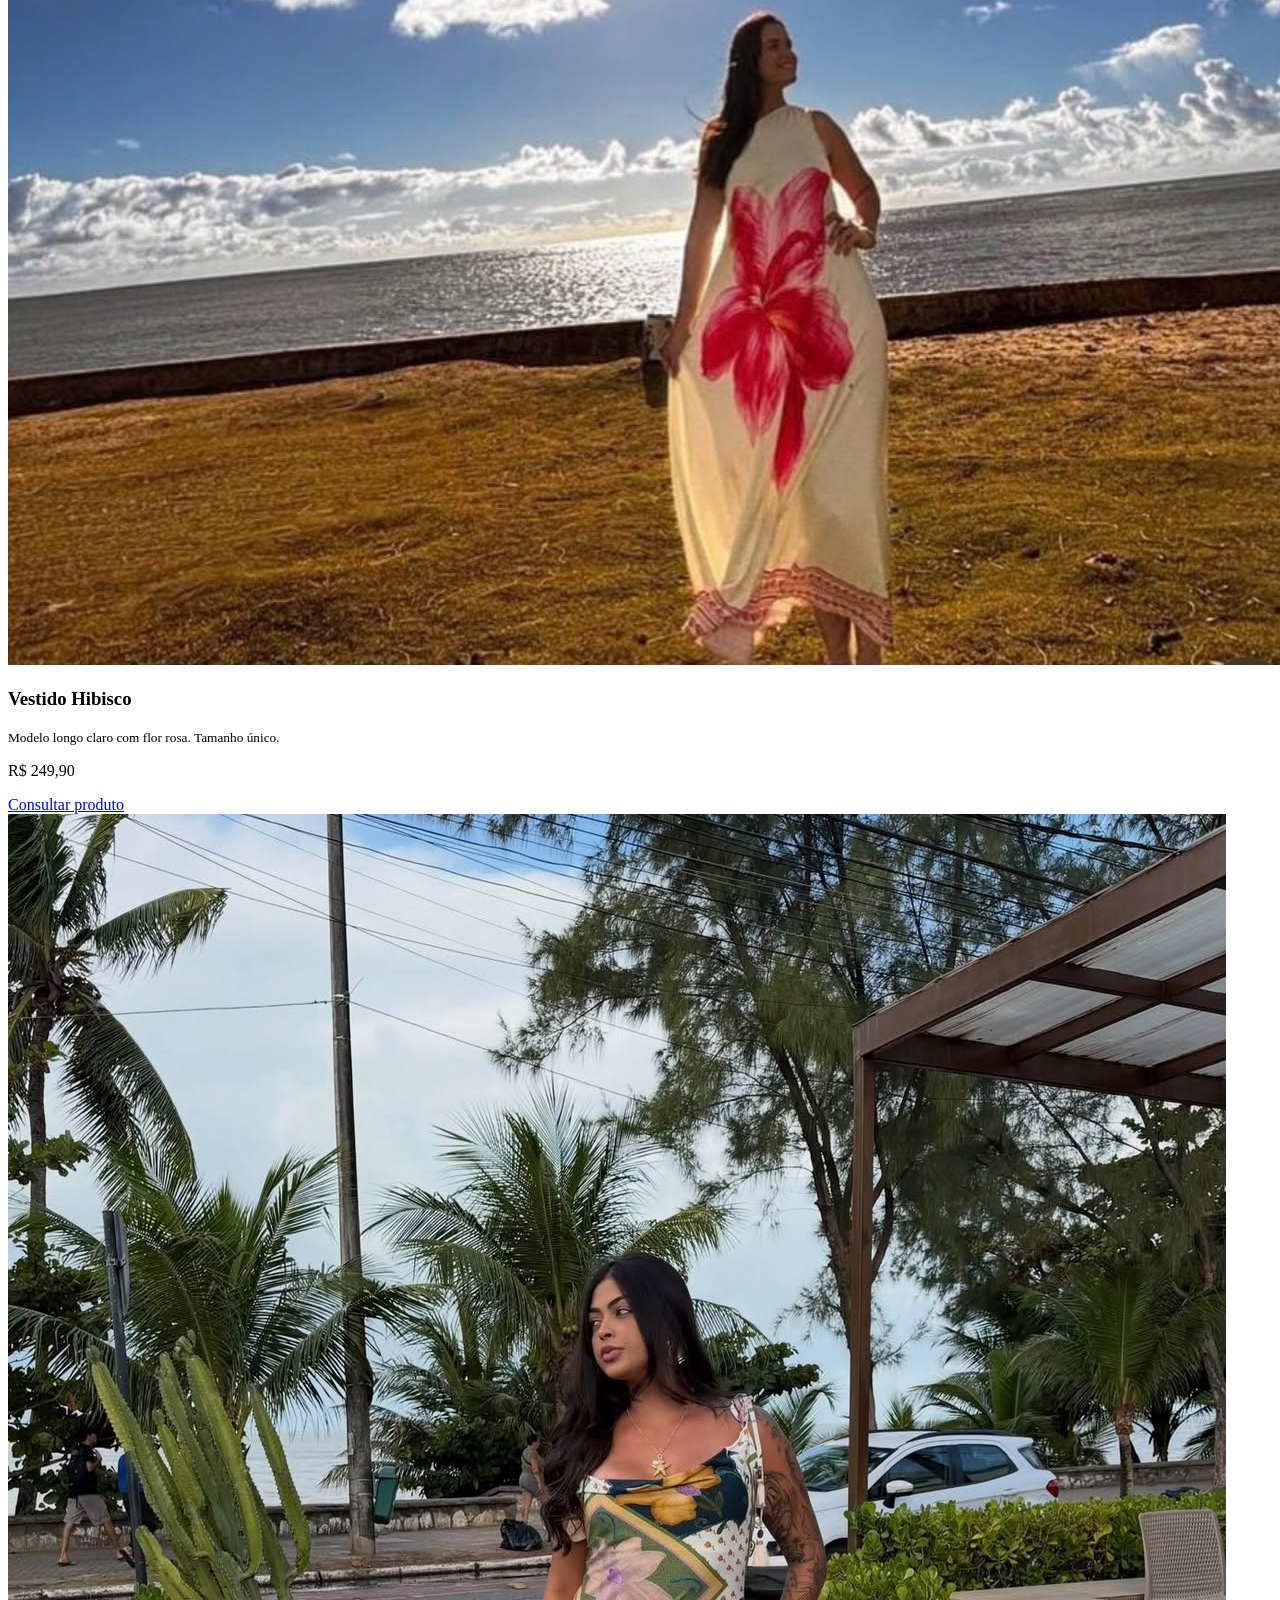
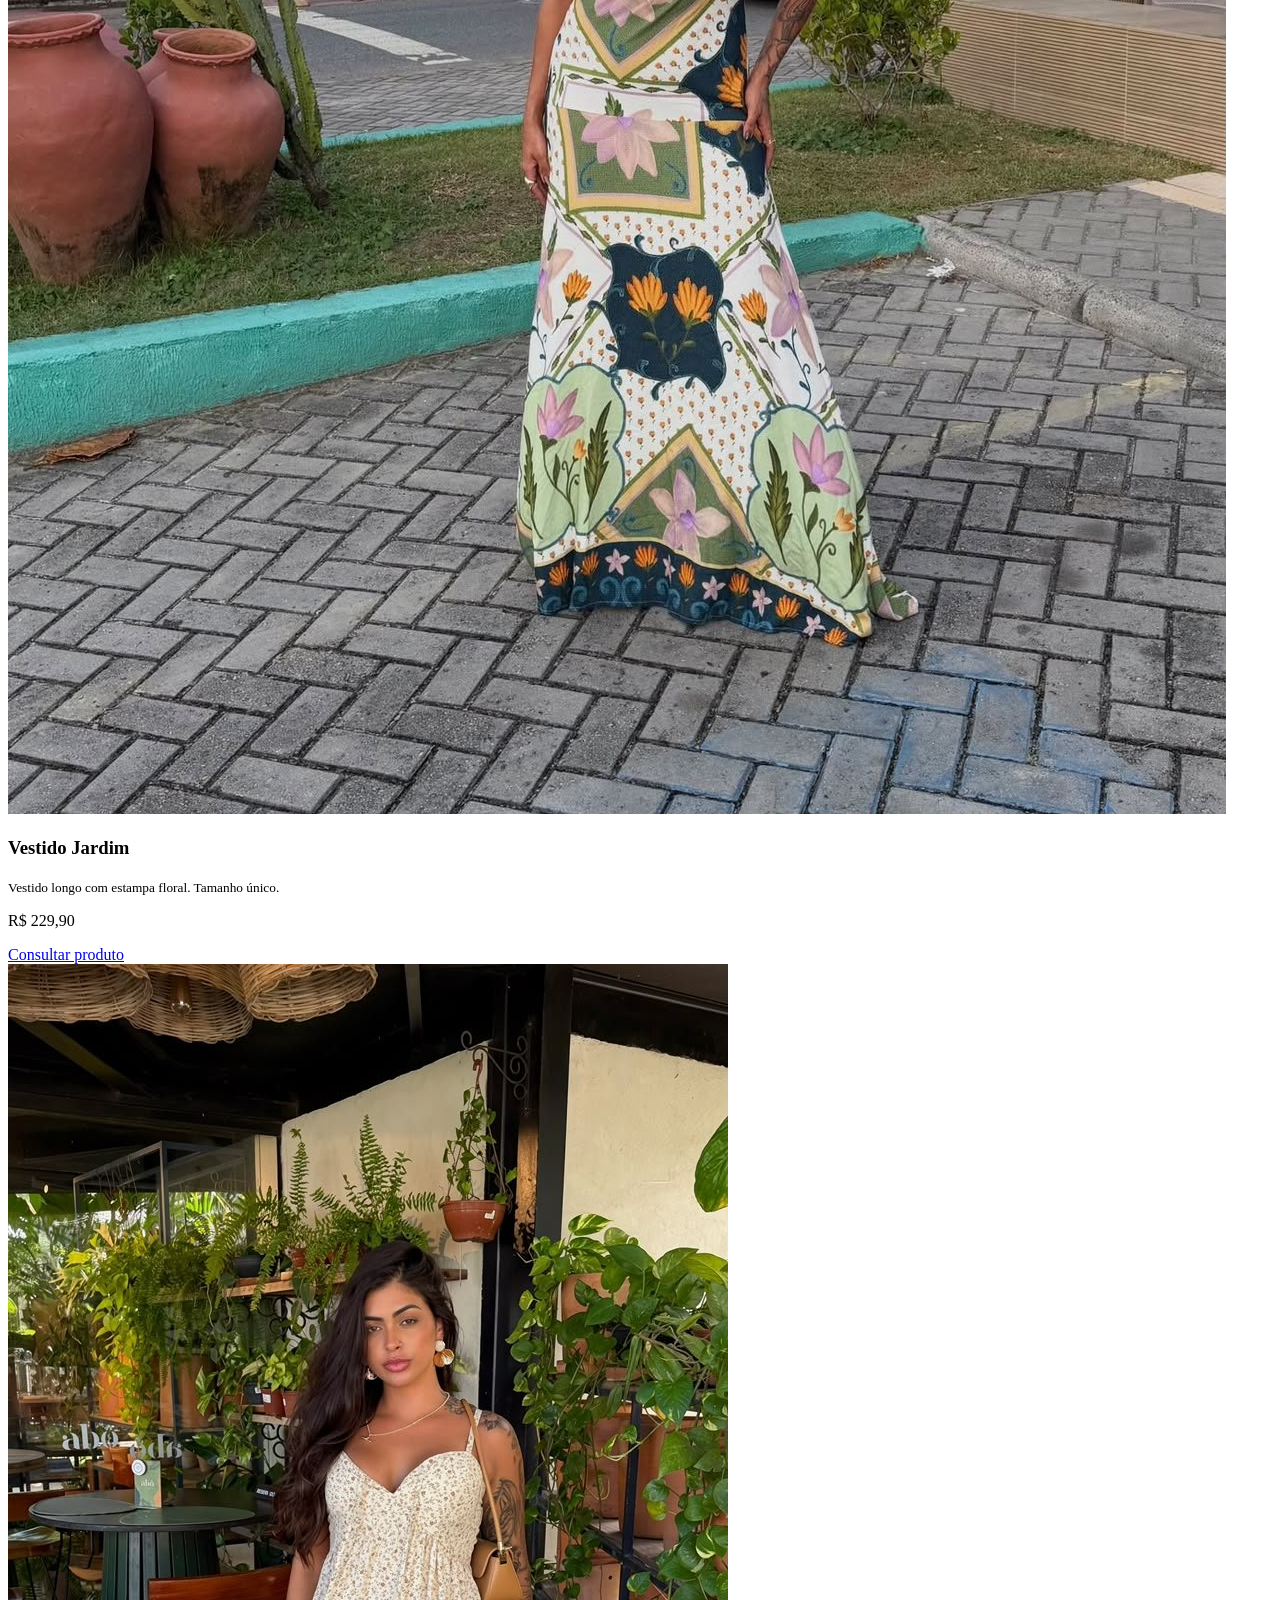
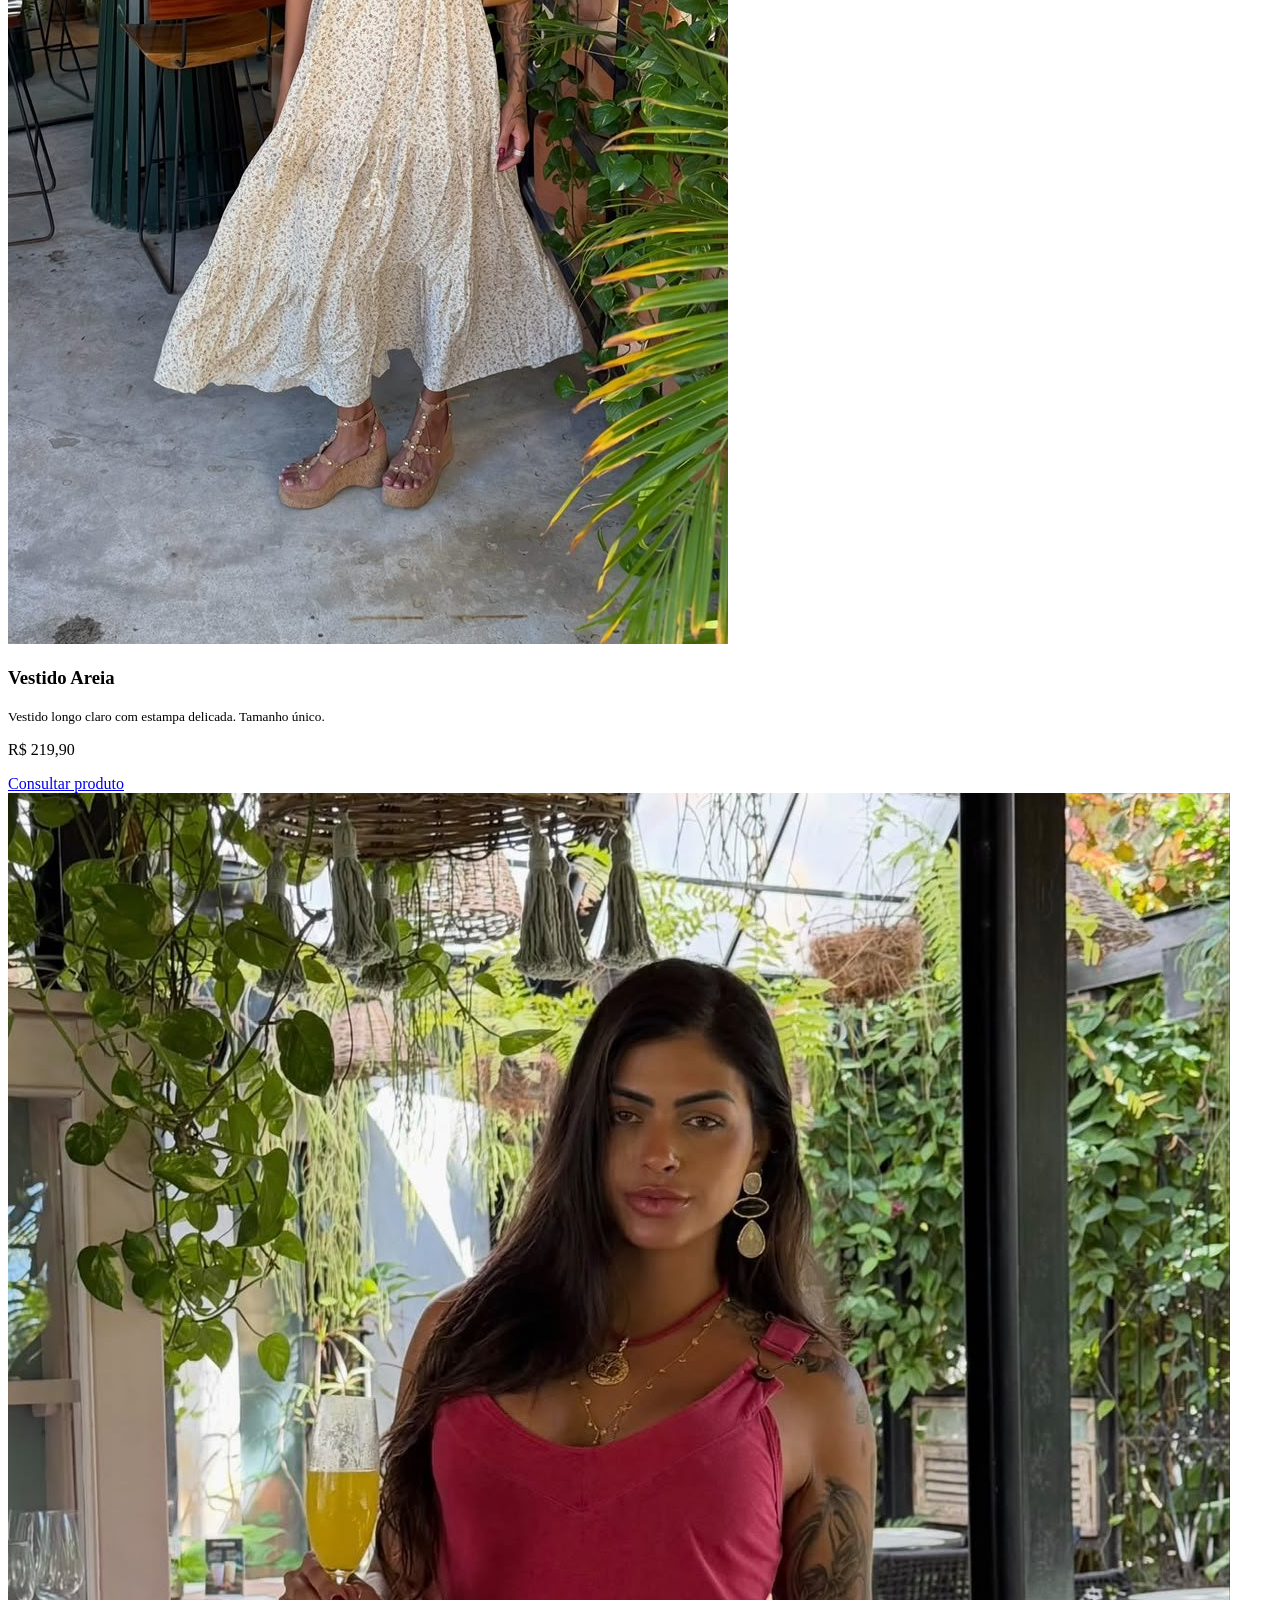
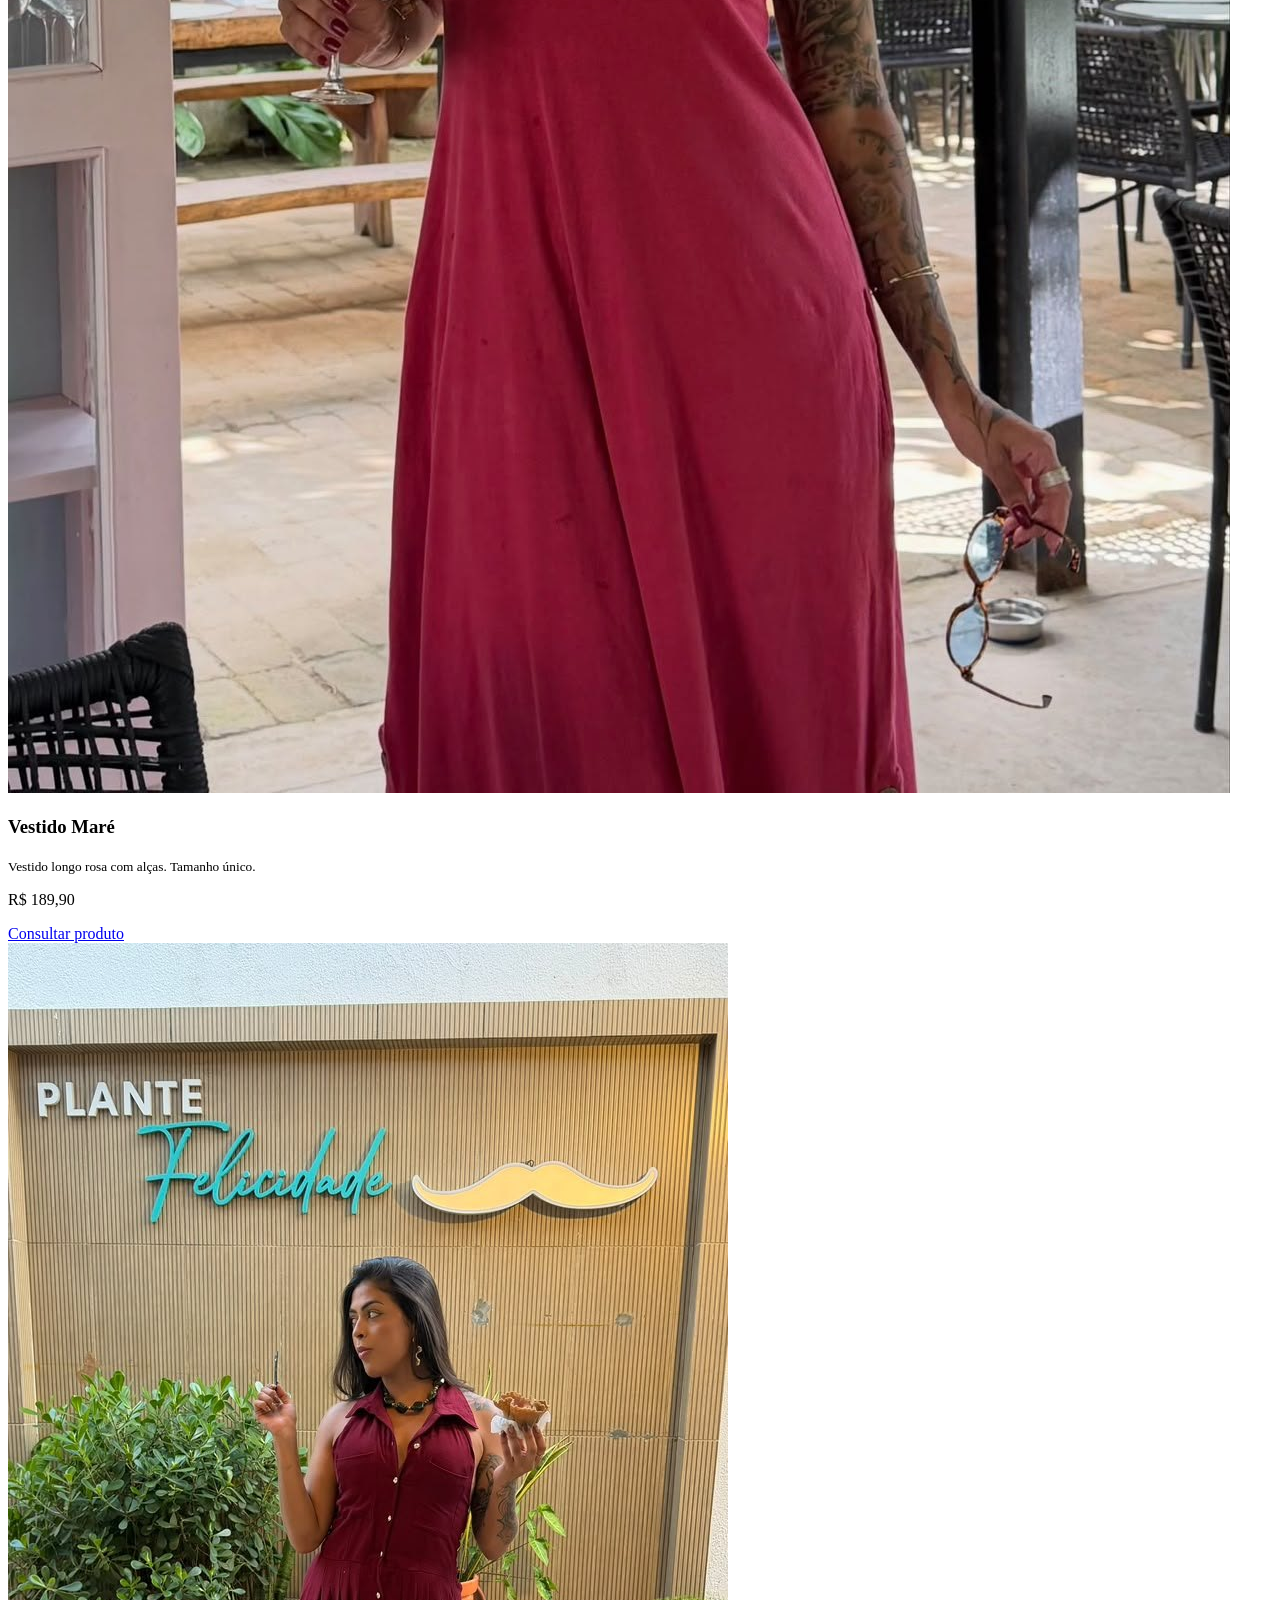
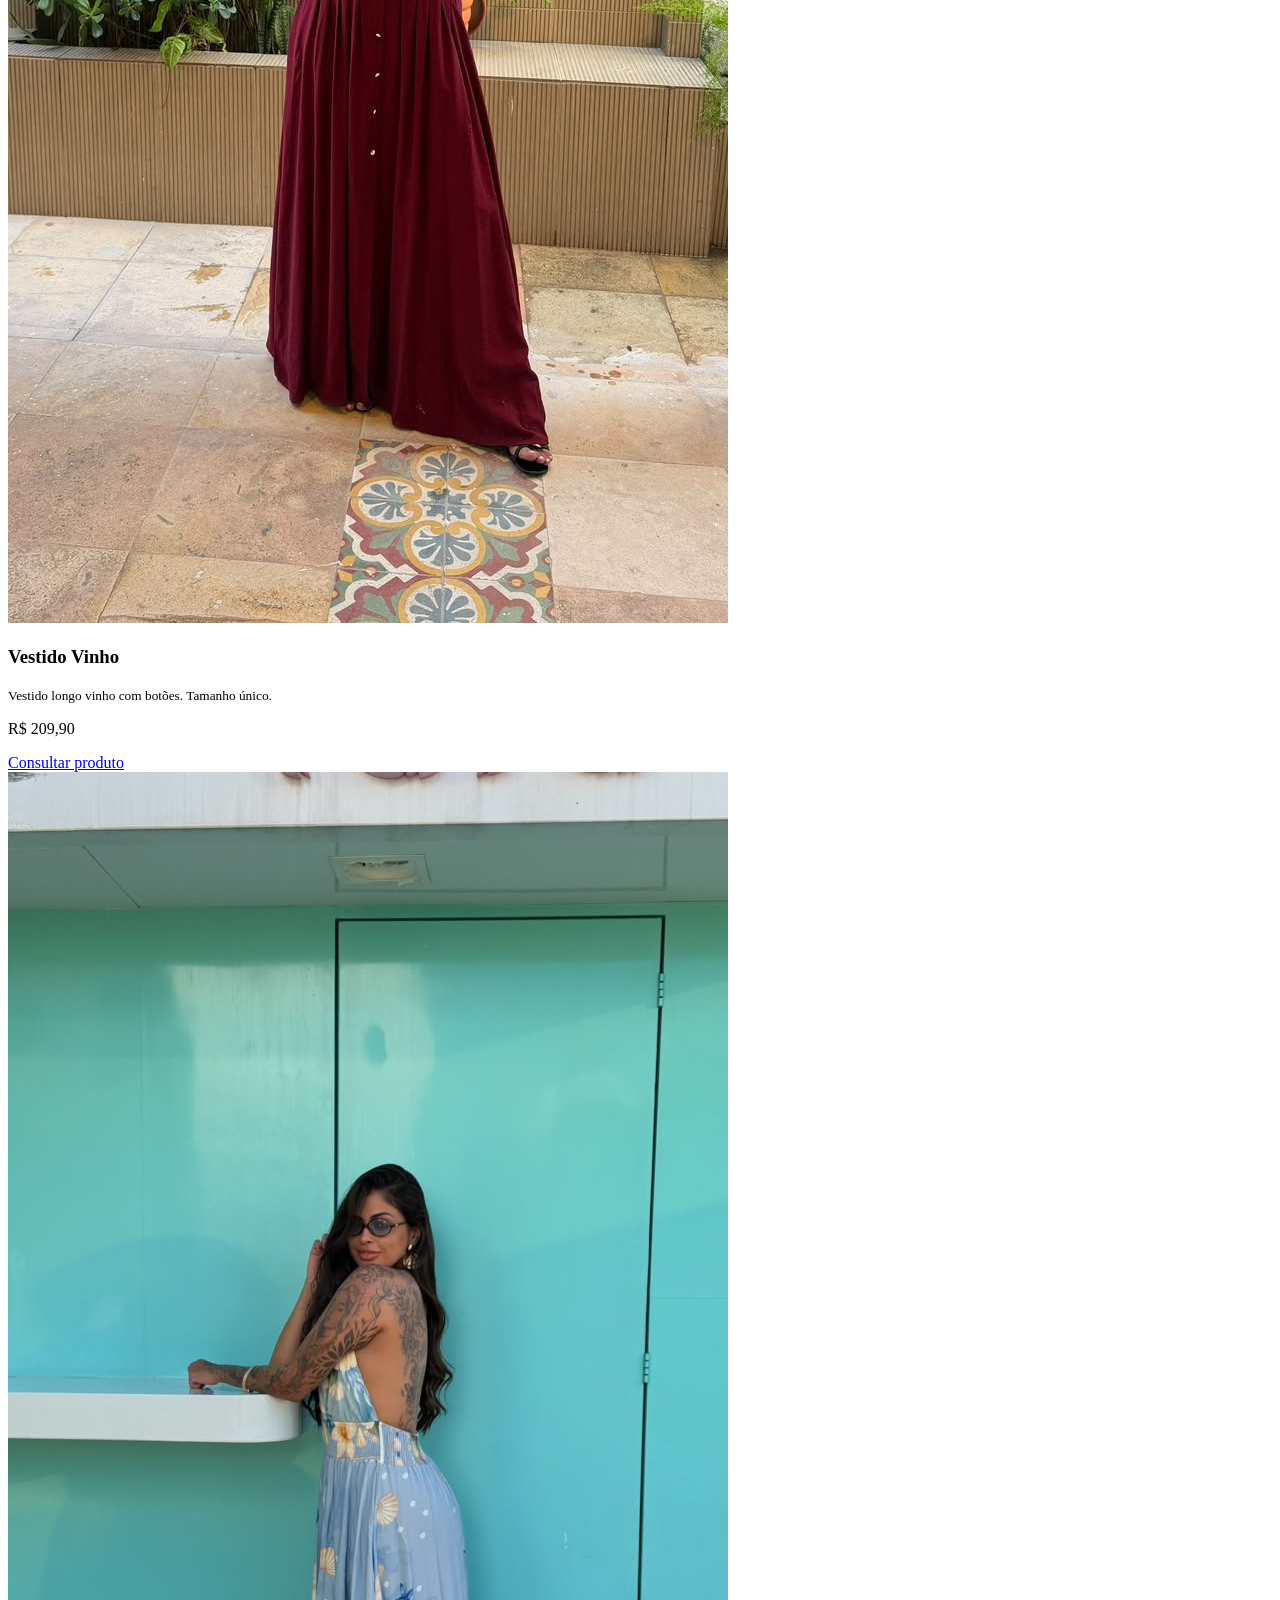
==== commit e98d151a: "Ajustes, cadastro e login" ====
--- a/index.html
+++ b/index.html
@@ -20,8 +20,8 @@
             <a href="index.html#colecoes">Coleções</a>
             <a href="index.html#roupas">Roupas</a>
             <a href="index.html#acessorios">Acessórios</a>
-            <a href="index.html#sobre">Sobre</a>
-            <a href="index.html#contato">Contato</a>
+            <a href="sacola.html">Sacola</a>
+            <a href="conta.html">Entrar</a>
         </nav>
     </header>
 
@@ -237,29 +237,16 @@
             </div>
         </section>
 
-
-        <section id="sobre">
-            <h2>Sobre a Queridinha da Praia</h2>
-            <p>
-                Somos uma loja familiar de moda feminina, com peças inspiradas
-                na beleza e na leveza do litoral. Nosso objetivo é levar
-                estilo e praticidade para cada cliente.
-            </p>
-            <p>Estamos presentes em João Pessoa (PB) e Natal (RN).</p>
-        </section>
-
         <section id="contato">
             <h2>Gostou de alguma peça?</h2>
             <p>Consulte a disponibilidade pelos canais oficiais da loja.</p>
             <p>Atendimento em João Pessoa (PB) e Natal (RN).</p>
-
         </section>
     </main>
 
     <footer>
         <p>Queridinha da Praia</p>
         <p>Moda feminina e acessórios | João Pessoa - PB e Natal - RN</p>
-
     </footer>
 </body>
 </html>
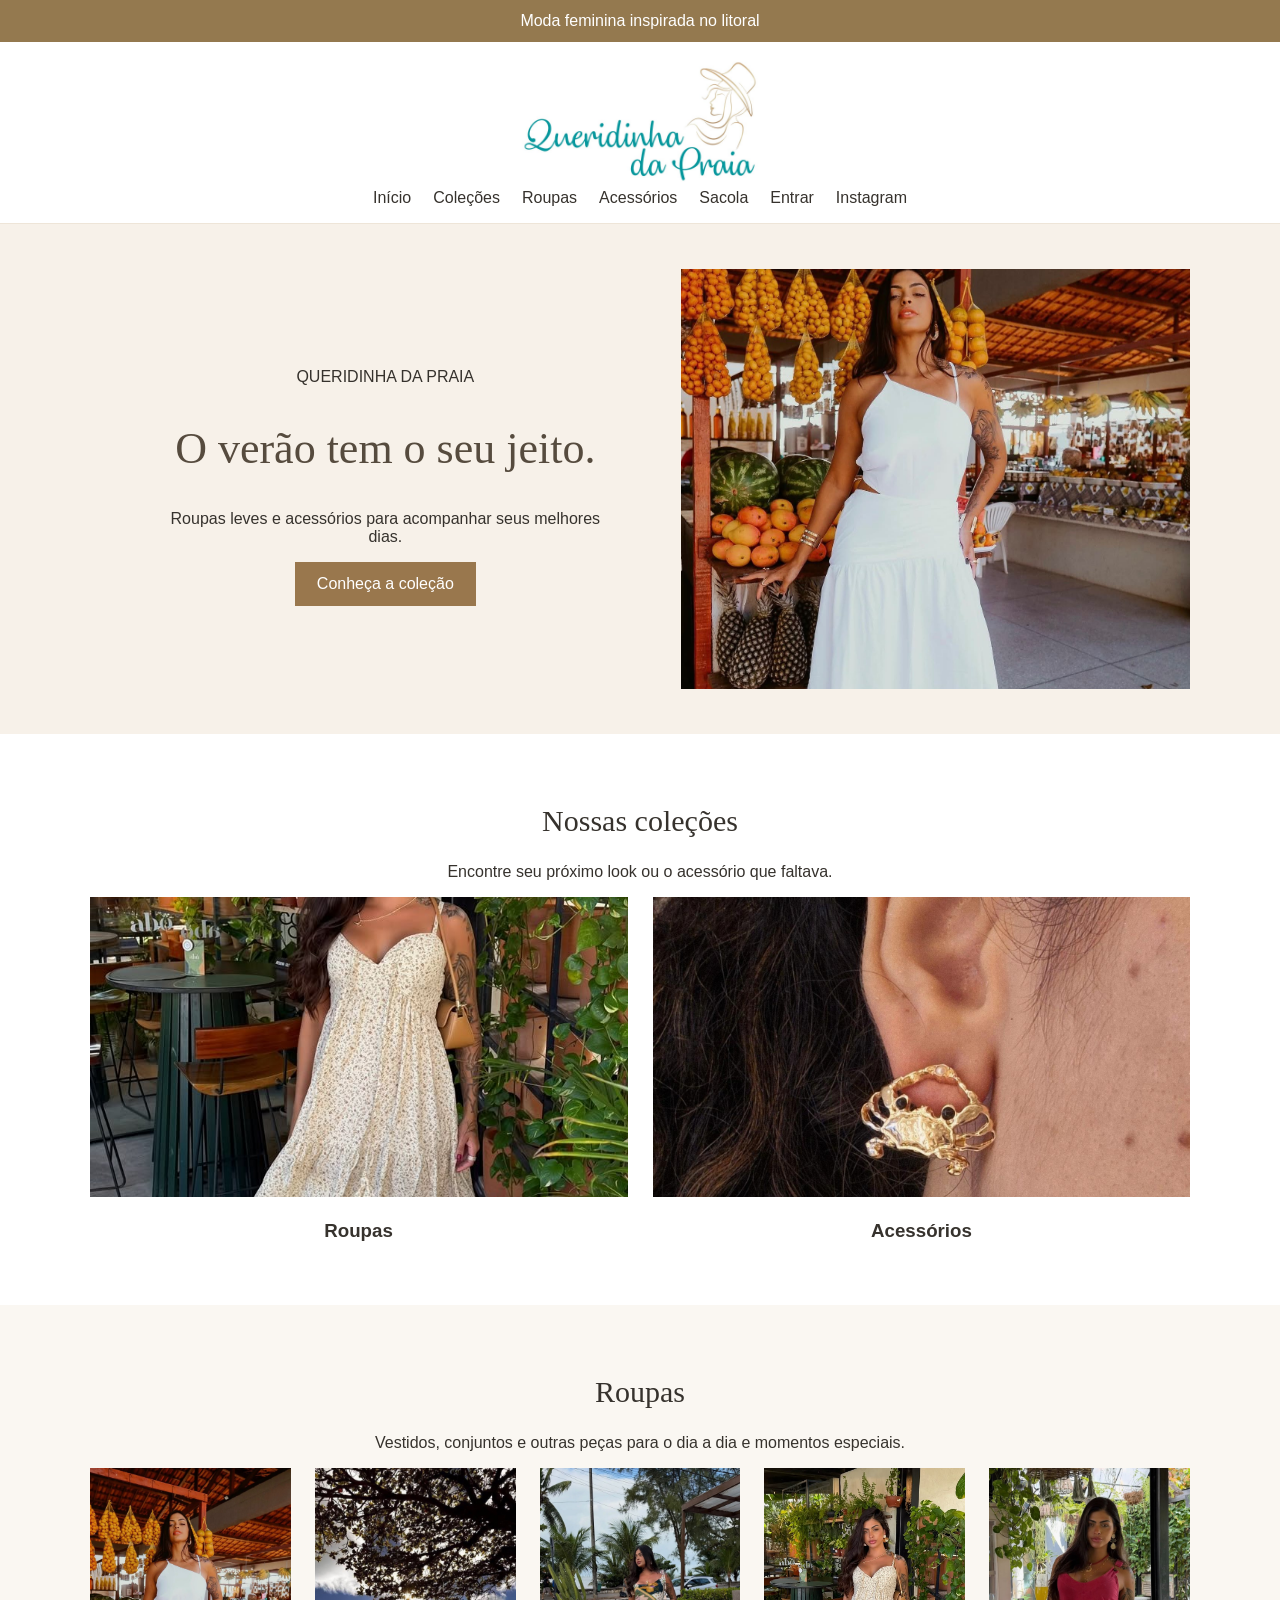
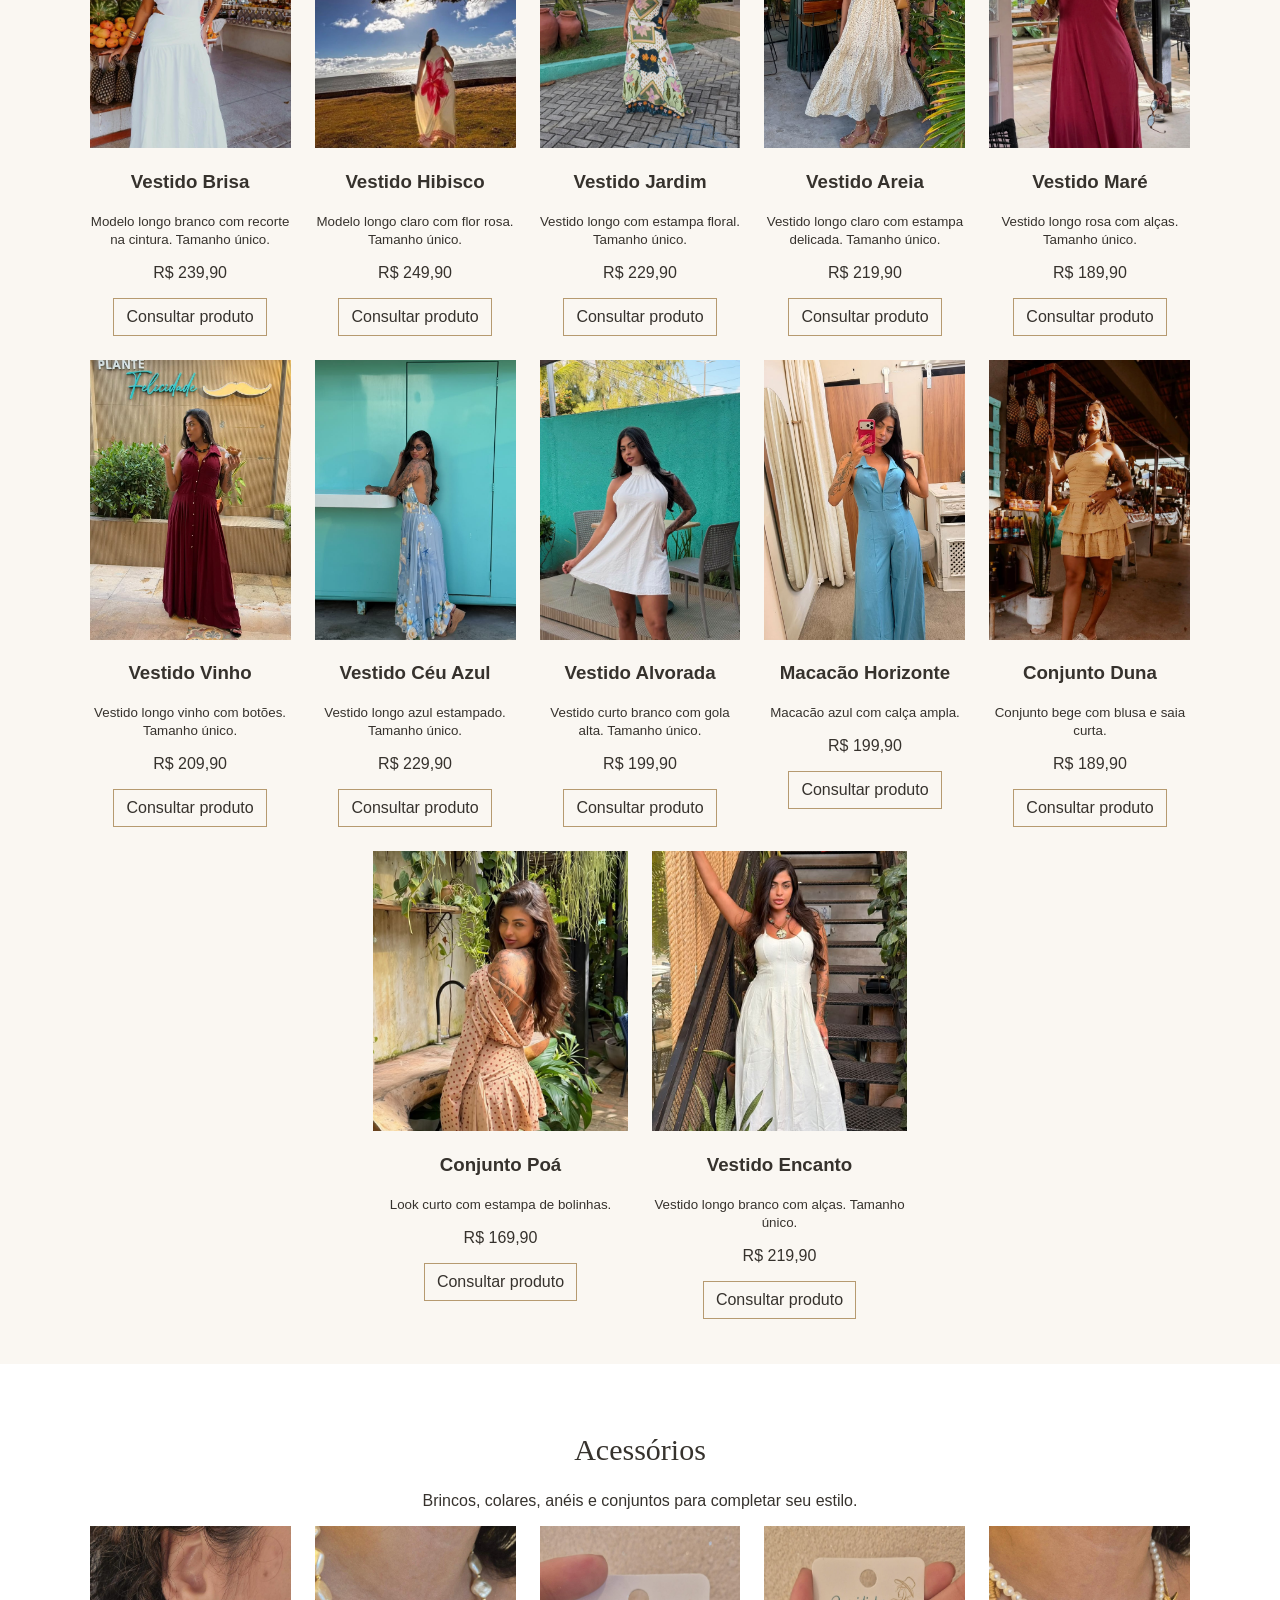
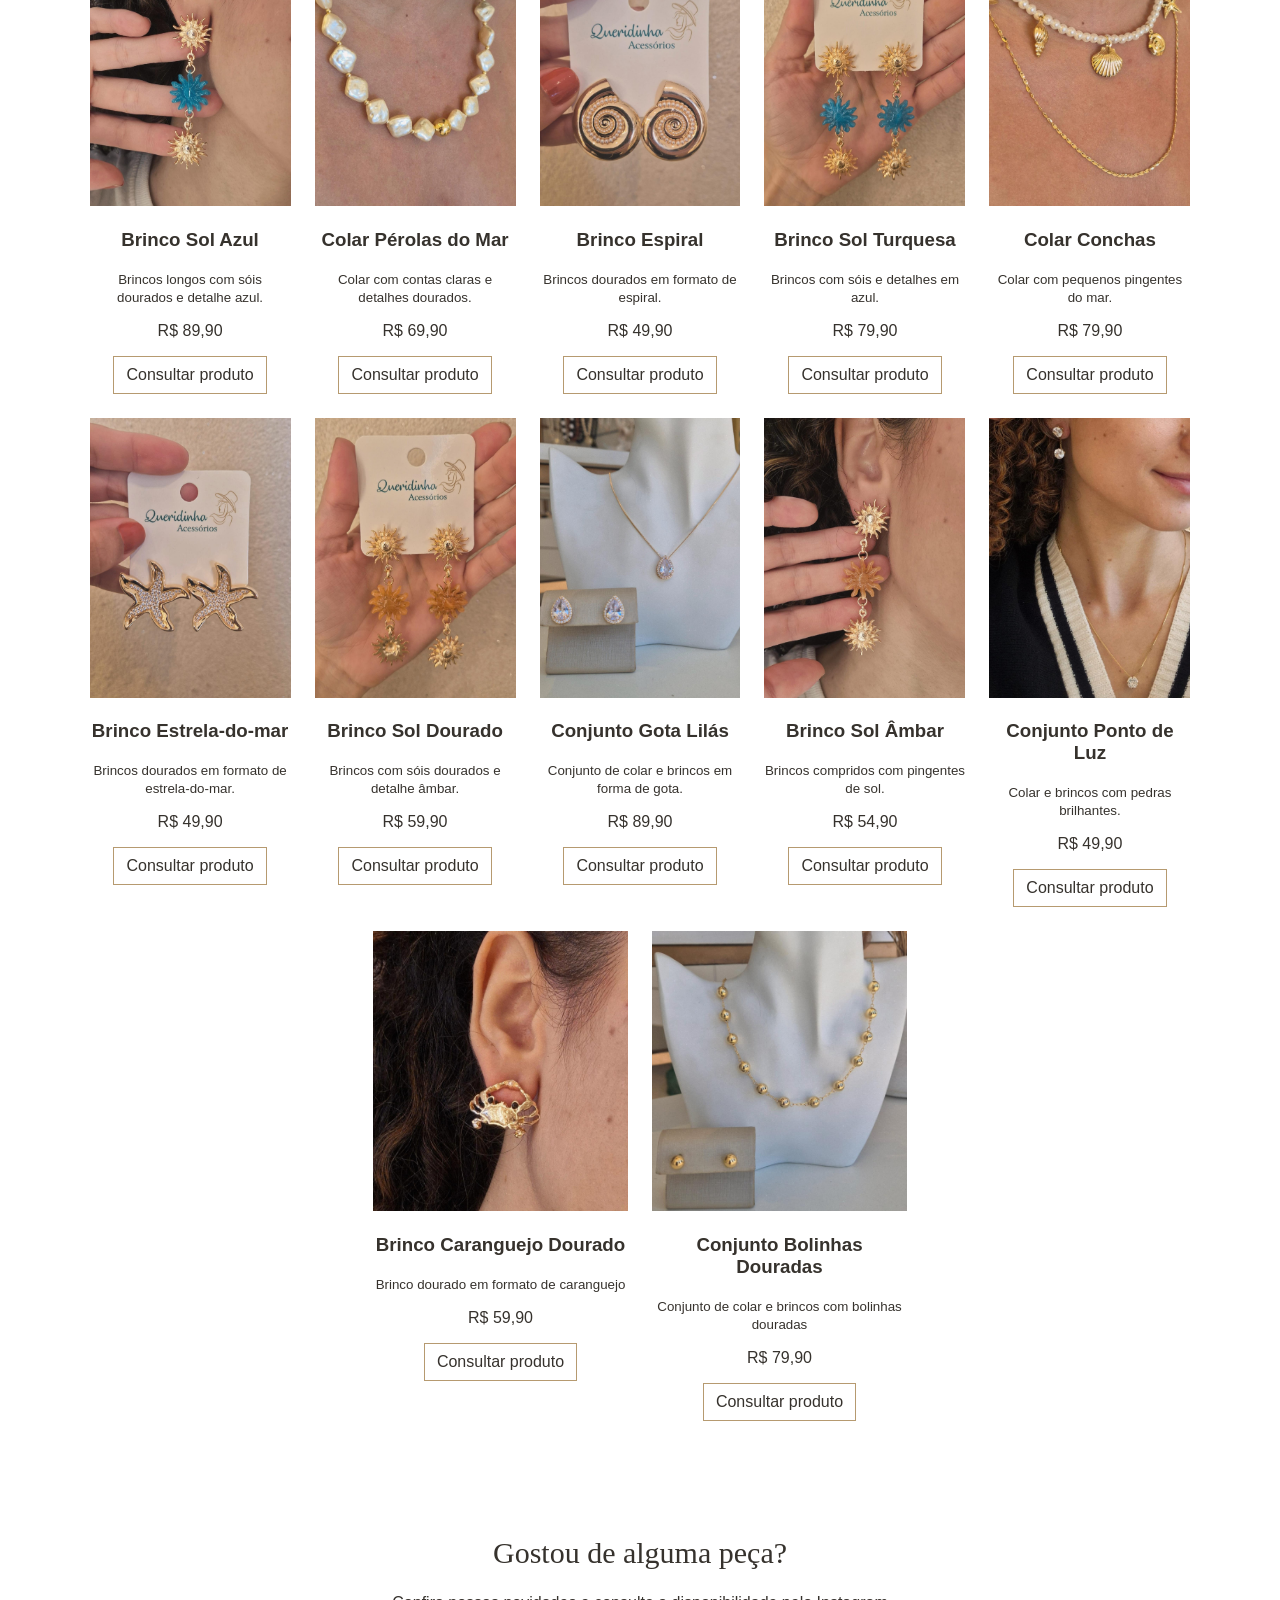
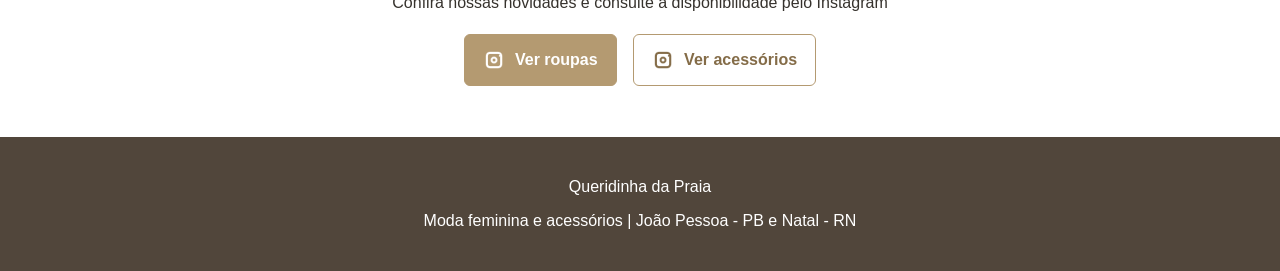
==== commit 41129991: "CSS completo e instagram" ====
--- a/index.html
+++ b/index.html
@@ -22,6 +22,7 @@
             <a href="index.html#acessorios">Acessórios</a>
             <a href="sacola.html">Sacola</a>
             <a href="conta.html">Entrar</a>
+            <a href="index.html#contato">Instagram</a>
         </nav>
     </header>
 
@@ -223,14 +224,14 @@
                 <div class="produto">
                     <img src="imagens/acessorio-39.jpg" alt="Brinco Caranguejo Dourado">
                     <h3>Brinco Caranguejo Dourado</h3>
-                    <small>Brinco dourado em formato de caranguejo.</small>
+                    <small>Brinco dourado em formato de caranguejo</small>
                     <p>R$ 59,90</p>
                     <a href="#contato">Consultar produto</a>
                 </div>
                 <div class="produto">
                     <img src="imagens/acessorio-16.jpg" alt="Conjunto Bolinhas Douradas">
                     <h3>Conjunto Bolinhas Douradas</h3>
-                    <small>Conjunto de colar e brincos com bolinhas douradas.</small>
+                    <small>Conjunto de colar e brincos com bolinhas douradas</small>
                     <p>R$ 79,90</p>
                     <a href="#contato">Consultar produto</a>
                 </div>
@@ -239,8 +240,9 @@
 
         <section id="contato">
             <h2>Gostou de alguma peça?</h2>
-            <p>Consulte a disponibilidade pelos canais oficiais da loja.</p>
-            <p>Atendimento em João Pessoa (PB) e Natal (RN).</p>
+            <p>Confira nossas novidades e consulte a disponibilidade pelo Instagram</p>
+            <a href="https://www.instagram.com/queridinha_dapraia?vrfl=N2psY3QybXJrMXBx">Ver roupas</a>
+            <a href="https://www.instagram.com/queridinhaacessorios_?xtok=ZWswNjhpamN2Zjgy">Ver acessórios</a>
         </section>
     </main>
 
--- a/style.css
+++ b/style.css
@@ -0,0 +1,274 @@
+body {
+    margin: 0;
+    font-family: Arial, sans-serif;
+    color: #36322d;
+    background-color: white;
+}
+
+img {
+    max-width: 100%;
+}
+
+a {
+    color: inherit;
+    text-decoration: none;
+}
+
+#faixa {
+    padding: 12px;
+    text-align: center;
+    color: white;
+    background-color: #94794f;
+}
+
+header {
+    padding: 16px;
+    text-align: center;
+    position: sticky;
+    top: 0;
+    z-index: 10;
+    background-color: white;
+    border-bottom: 1px solid #eee5d8;
+}
+
+header img {
+    width: 240px;
+}
+
+#abrir-menu {
+    display: none;
+}
+
+.hamburguer {
+    display: none;
+}
+
+nav {
+    display: flex;
+    justify-content: center;
+    flex-wrap: wrap;
+    gap: 22px;
+}
+
+section {
+    padding: 45px 7%;
+    text-align: center;
+}
+
+h1 {
+    font-family: Georgia, serif;
+    font-size: 44px;
+    font-weight: normal;
+    color: #564b3e;
+}
+
+h2 {
+    font-family: Georgia, serif;
+    font-size: 30px;
+    font-weight: normal;
+}
+
+.destaque {
+    display: flex;
+    flex-wrap: wrap;
+    align-items: center;
+    background-color: #f7f1e9;
+}
+
+.texto-destaque {
+    flex: 1 1 280px;
+    padding: 30px 6%;
+}
+
+.foto-destaque {
+    flex: 1 1 330px;
+    height: 420px;
+    object-fit: cover;
+}
+
+.botao {
+    display: inline-block;
+    padding: 13px 22px;
+    background-color: #99774d;
+    color: white;
+}
+
+.categorias {
+    display: flex;
+    flex-wrap: wrap;
+    gap: 25px;
+}
+
+.categoria {
+    flex: 1 1 280px;
+}
+
+.categoria img {
+    width: 100%;
+    height: 300px;
+    object-fit: cover;
+}
+
+#roupas {
+    background-color: #faf7f2;
+}
+
+.grade {
+    display: flex;
+    flex-wrap: wrap;
+    justify-content: center;
+    gap: 24px;
+}
+
+.produto {
+    flex: 1 1 190px;
+    max-width: 255px;
+}
+
+.produto img {
+    width: 100%;
+    height: 280px;
+    object-fit: cover;
+}
+
+.produto a {
+    display: inline-block;
+    padding: 9px 12px;
+    border: 1px solid #b69a70;
+}
+
+.pagina {
+    background-color: #faf7f2;
+}
+
+.item {
+    display: flex;
+    flex-wrap: wrap;
+    gap: 20px;
+    padding: 18px;
+    border-bottom: 1px solid #d9c8b2;
+    text-align: left;
+}
+
+.item img {
+    width: 105px;
+    height: 135px;
+    object-fit: cover;
+}
+
+.resumo {
+    padding: 20px;
+    background-color: #f0e6d9;
+}
+
+form {
+    max-width: 450px;
+    margin: 25px auto;
+    text-align: left;
+}
+
+label {
+    display: block;
+    margin-top: 15px;
+}
+
+input, select {
+    box-sizing: border-box;
+    width: 100%;
+    padding: 12px;
+    border: 1px solid #b69a70;
+    background-color: white;
+}
+
+button {
+    border: none;
+    margin-top: 18px;
+}
+
+footer {
+    padding: 25px;
+    text-align: center;
+    background-color: #51463b;
+    color: white;
+}
+
+section {
+    scroll-margin-top: 155px;
+}
+
+@media screen and (max-width: 900px) {
+    header {
+        padding: 10px;
+    }
+    header img {
+        width: 170px;
+    }
+    .hamburguer {
+        display: block;
+        position: absolute;
+        left: 18px;
+        top: 22px;
+        font-size: 30px;
+        margin: 0;
+        cursor: pointer;
+    }
+    nav {
+        display: none;
+        position: absolute;
+        top: 100%;
+        left: 0;
+        right: 0;
+        flex-direction: column;
+        gap: 0;
+        text-align: left;
+        background-color: white;
+        border-bottom: 1px solid #d9c8b2;
+    }
+    nav a {
+        padding: 13px 20px;
+        border-top: 1px solid #eee5d8;
+    }
+    #abrir-menu:checked ~ nav {
+        display: flex;
+    }
+    section {
+        scroll-margin-top: 100px;
+    }
+}
+
+#contato a {
+    display: inline-flex;
+    align-items: center;
+    justify-content: center;
+    gap: 10px;
+    padding: 14px 18px;
+    margin: 6px;
+    background-color: #b49a71;
+    color: white;
+    text-decoration: none;
+    border: 1px solid #b49a71;
+    border-radius: 6px;
+    font-weight: bold;
+}
+
+#contato a::before {
+    content: "";
+    width: 22px;
+    height: 22px;
+    background-image: url("imagens/instagram-monocromatico.png");
+    background-size: contain;
+    background-repeat: no-repeat;
+}
+
+#contato a:last-child {
+    background-color: white;
+    color: #846c48;
+}
+
+#contato a:hover {
+    opacity: 0.85;
+}
+
+#contato a:first-of-type::before {
+    filter: brightness(0) invert(1);
+}
